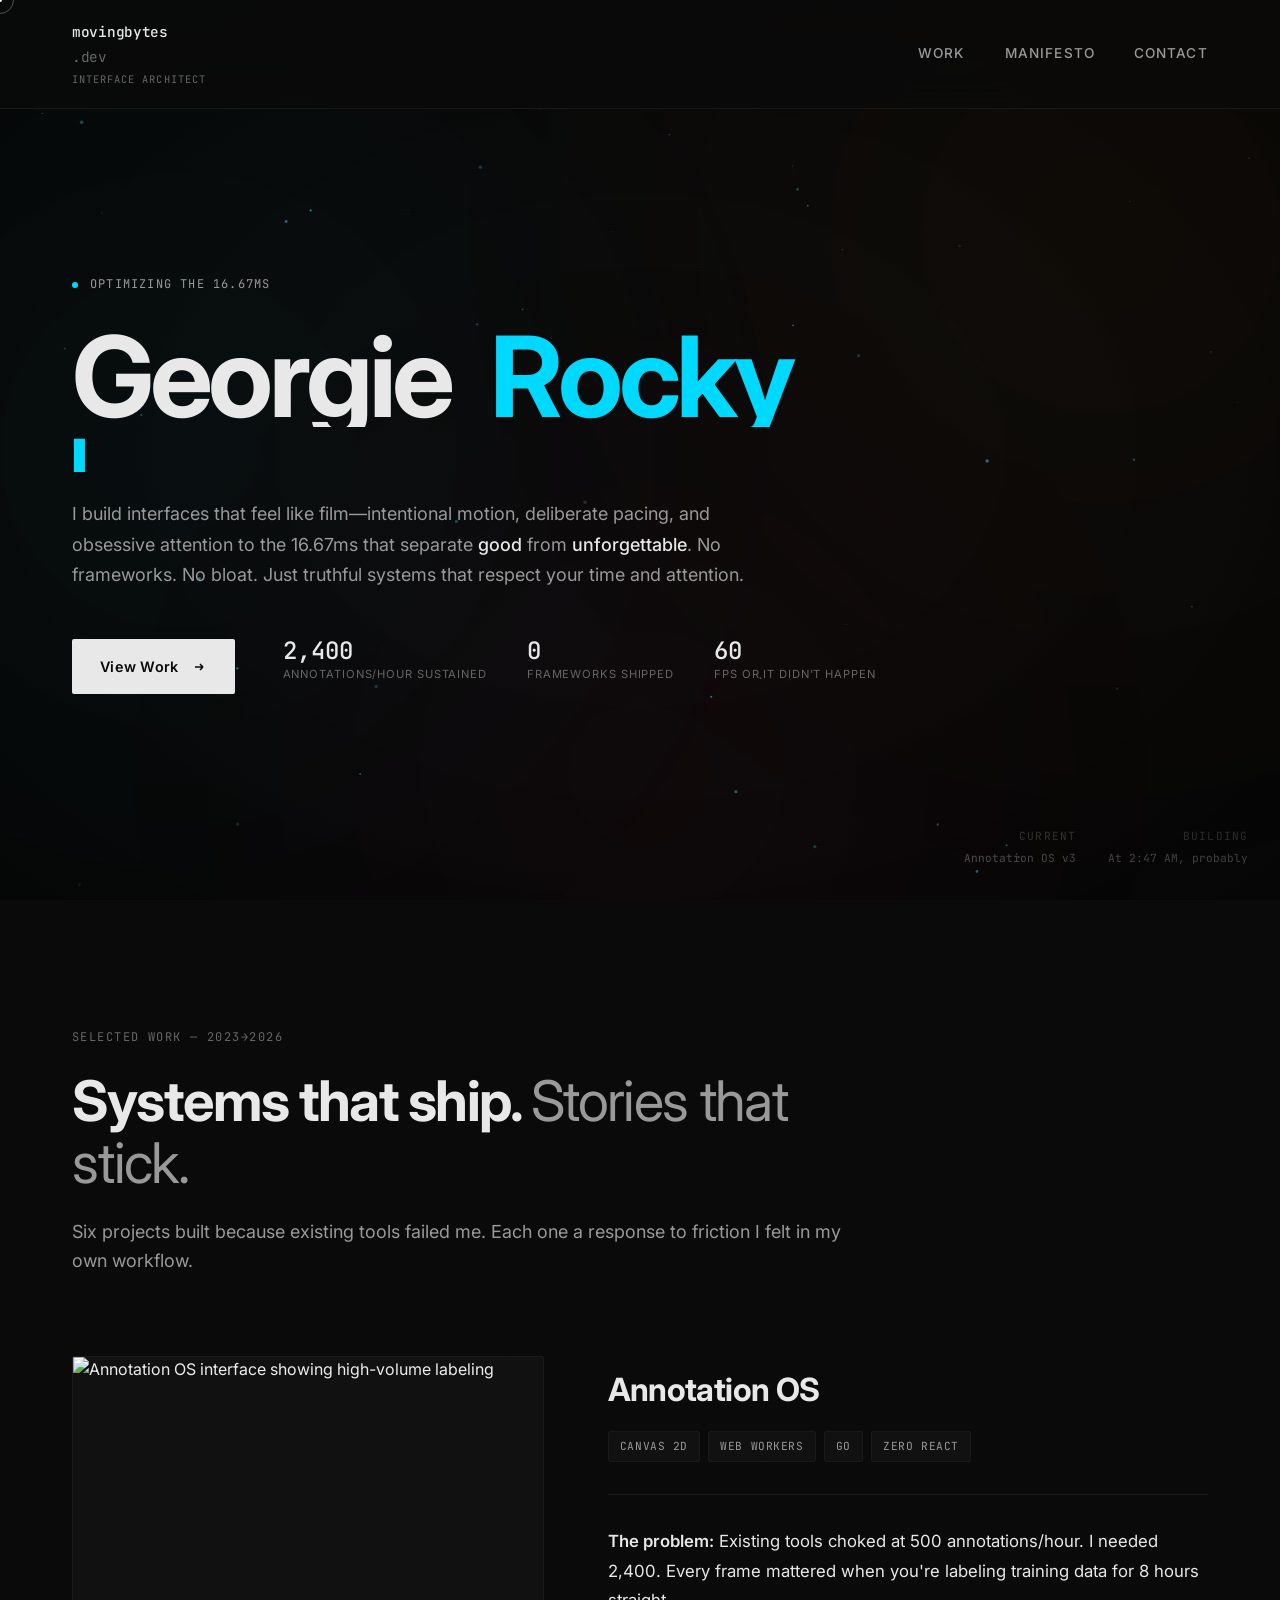
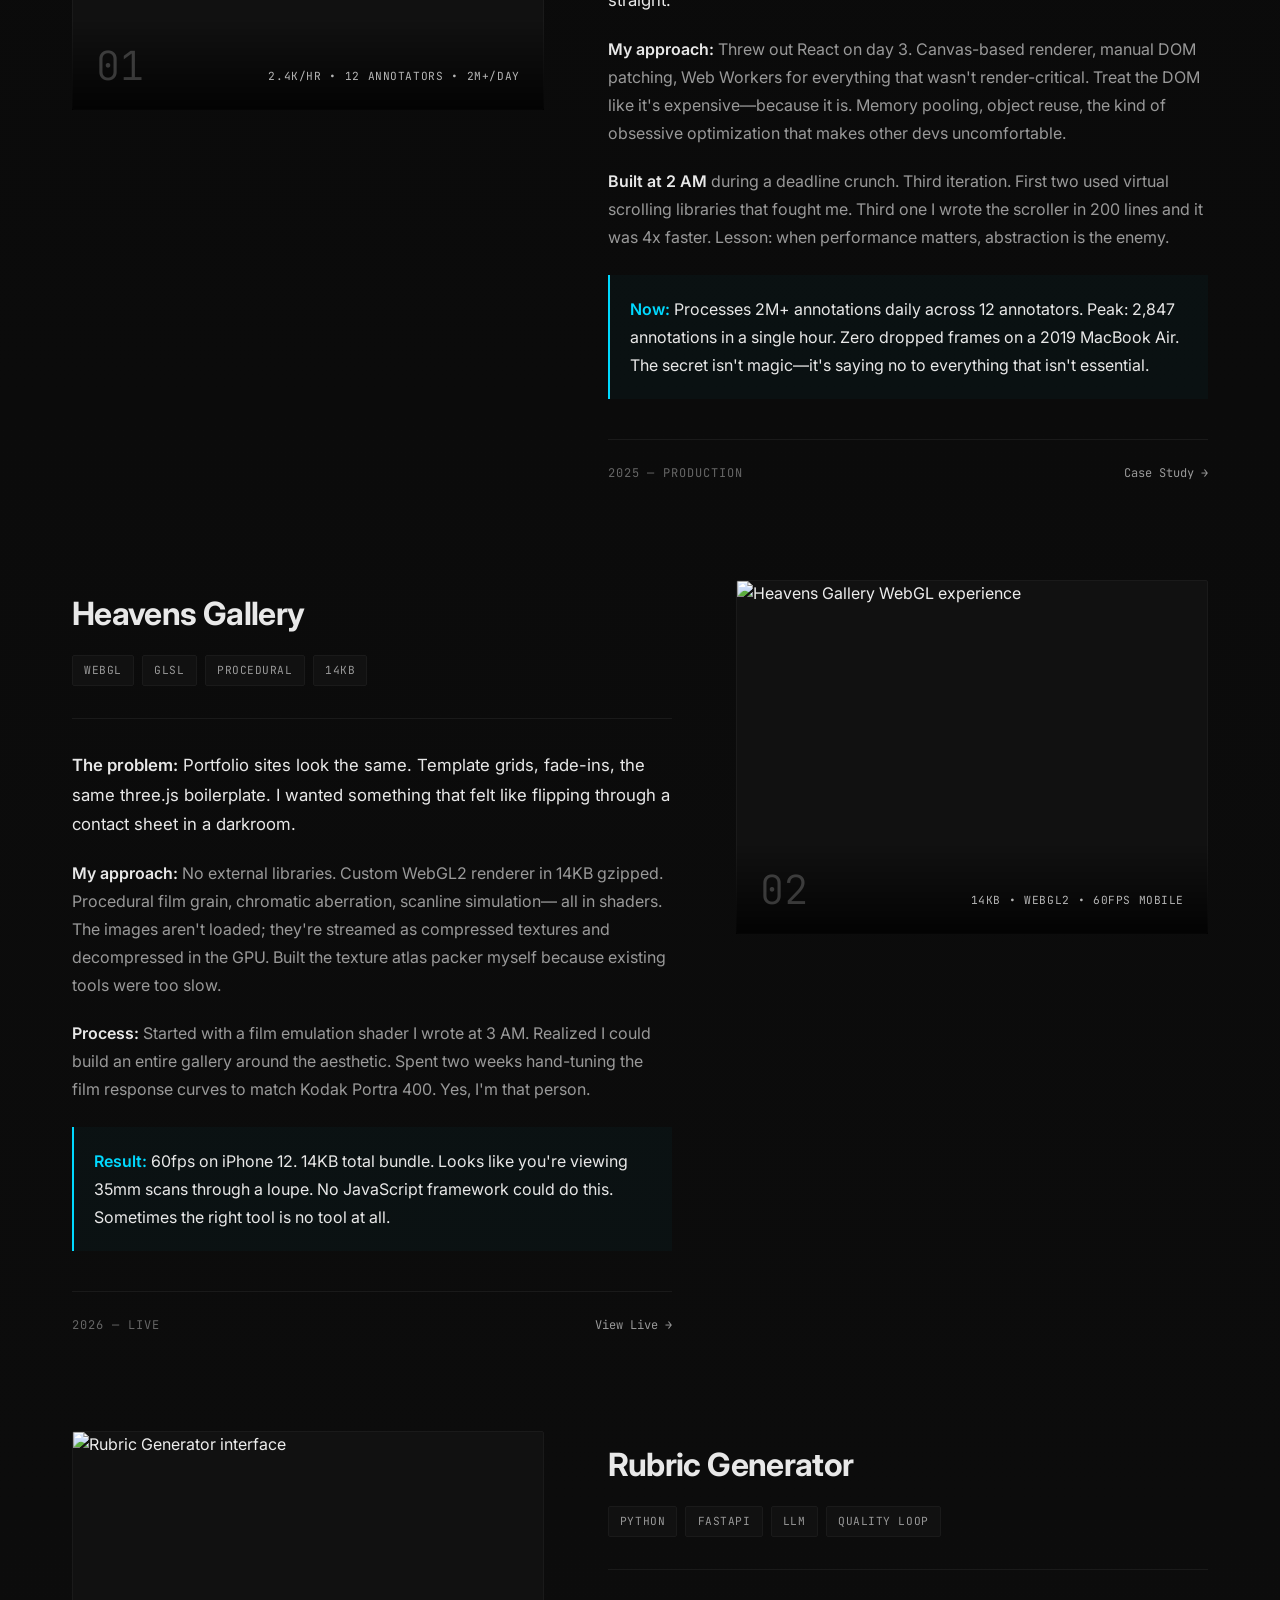
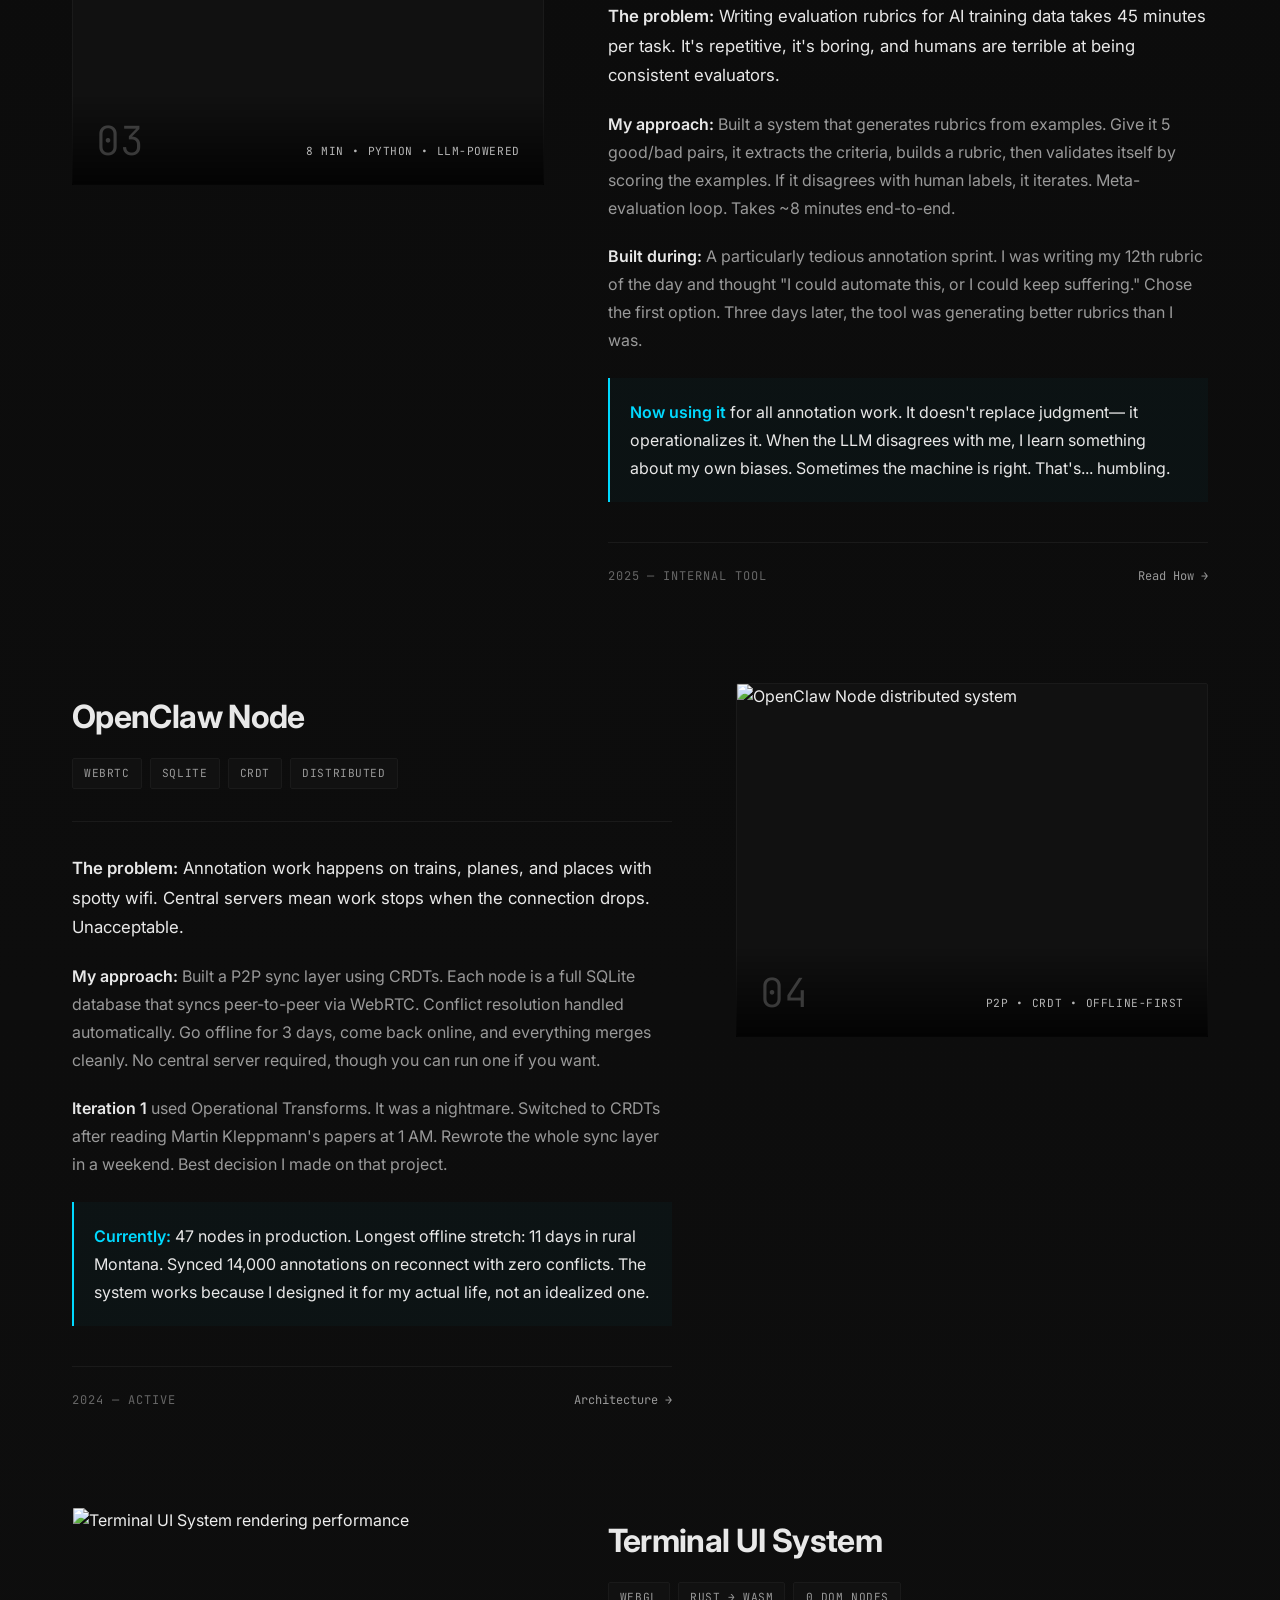
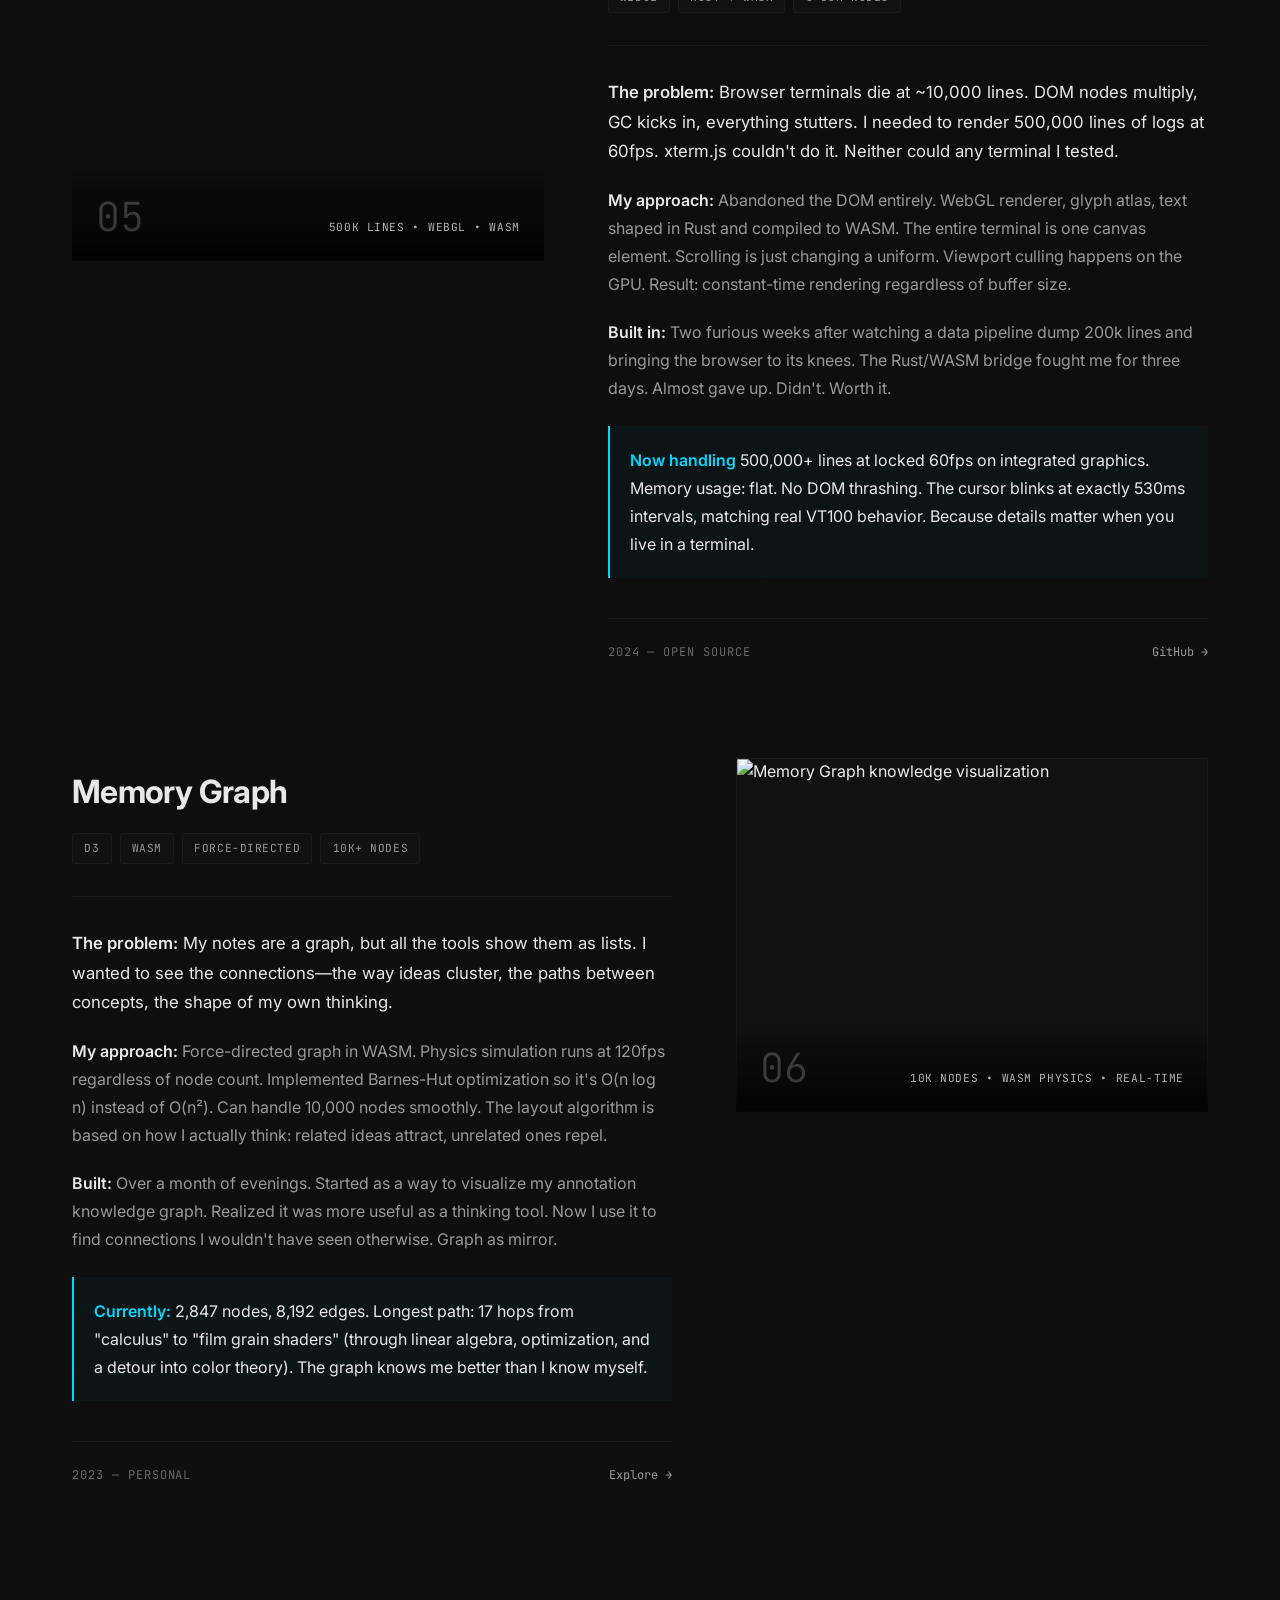
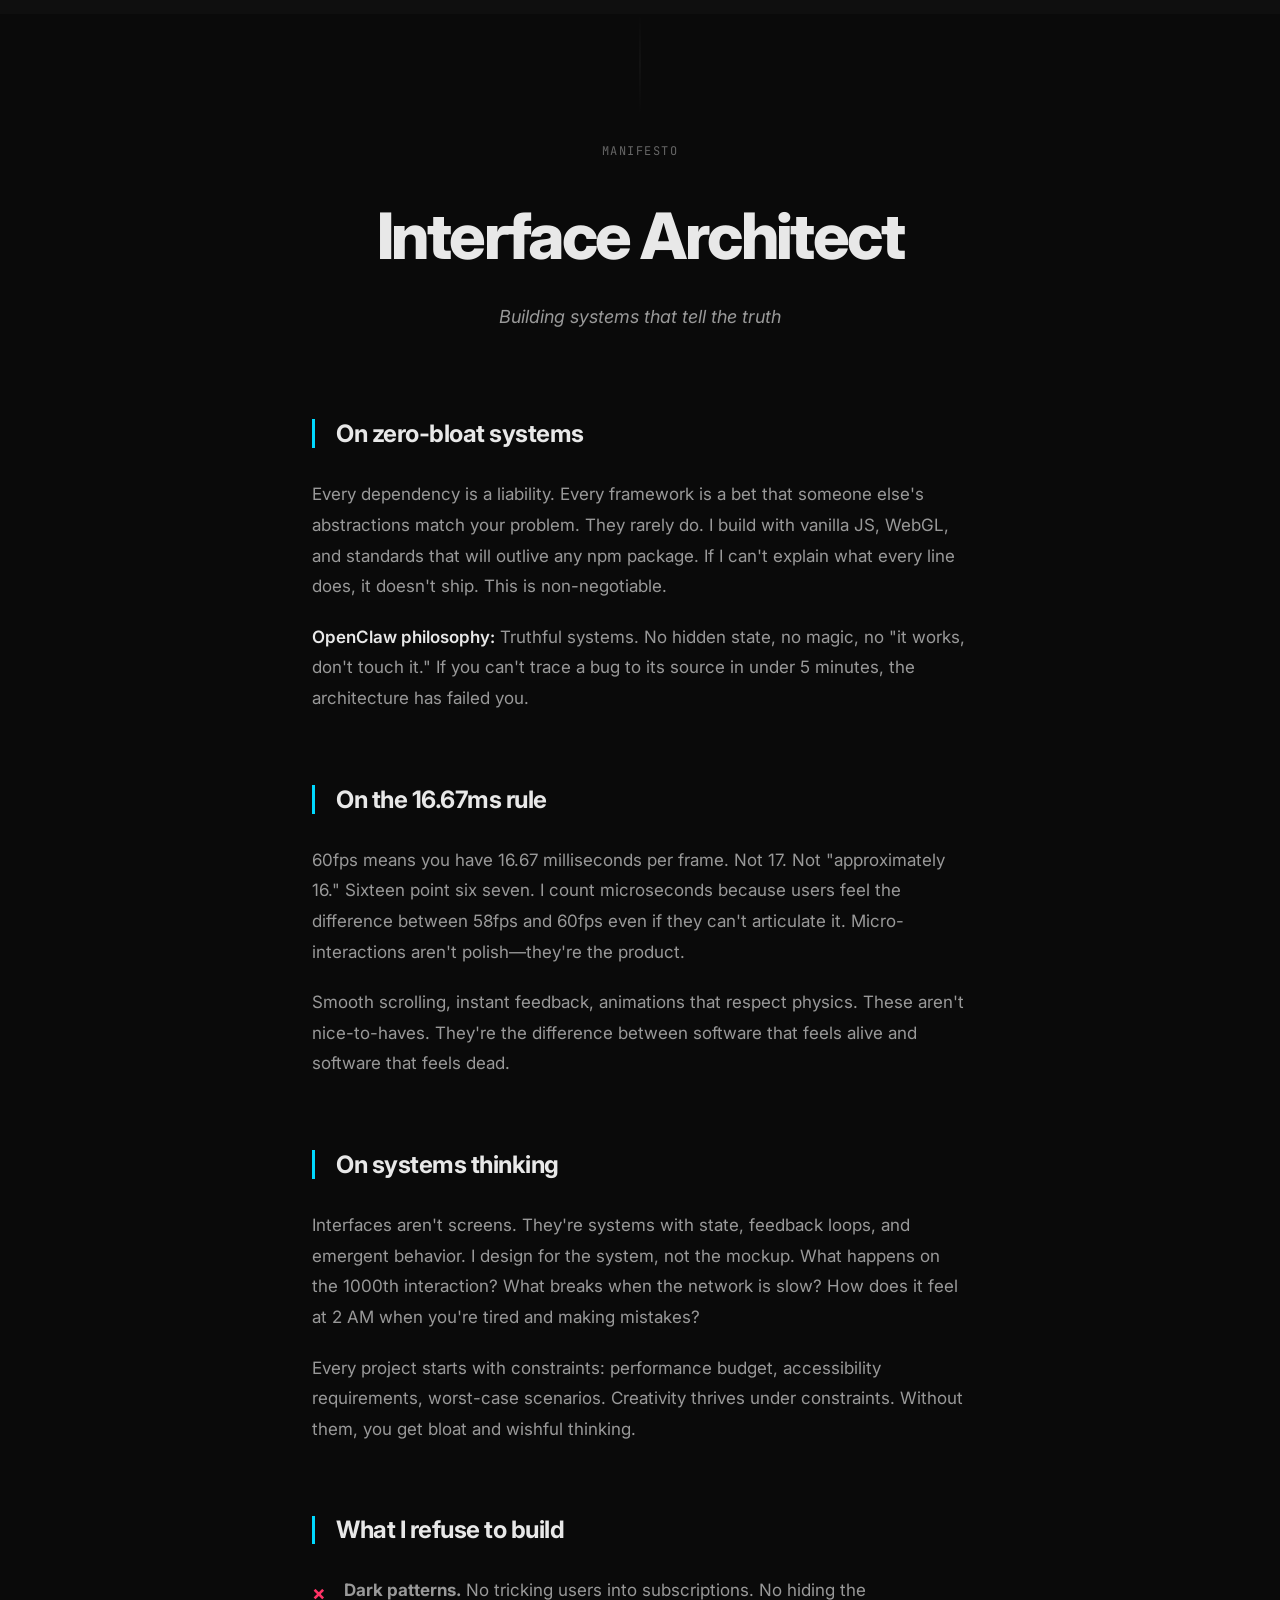
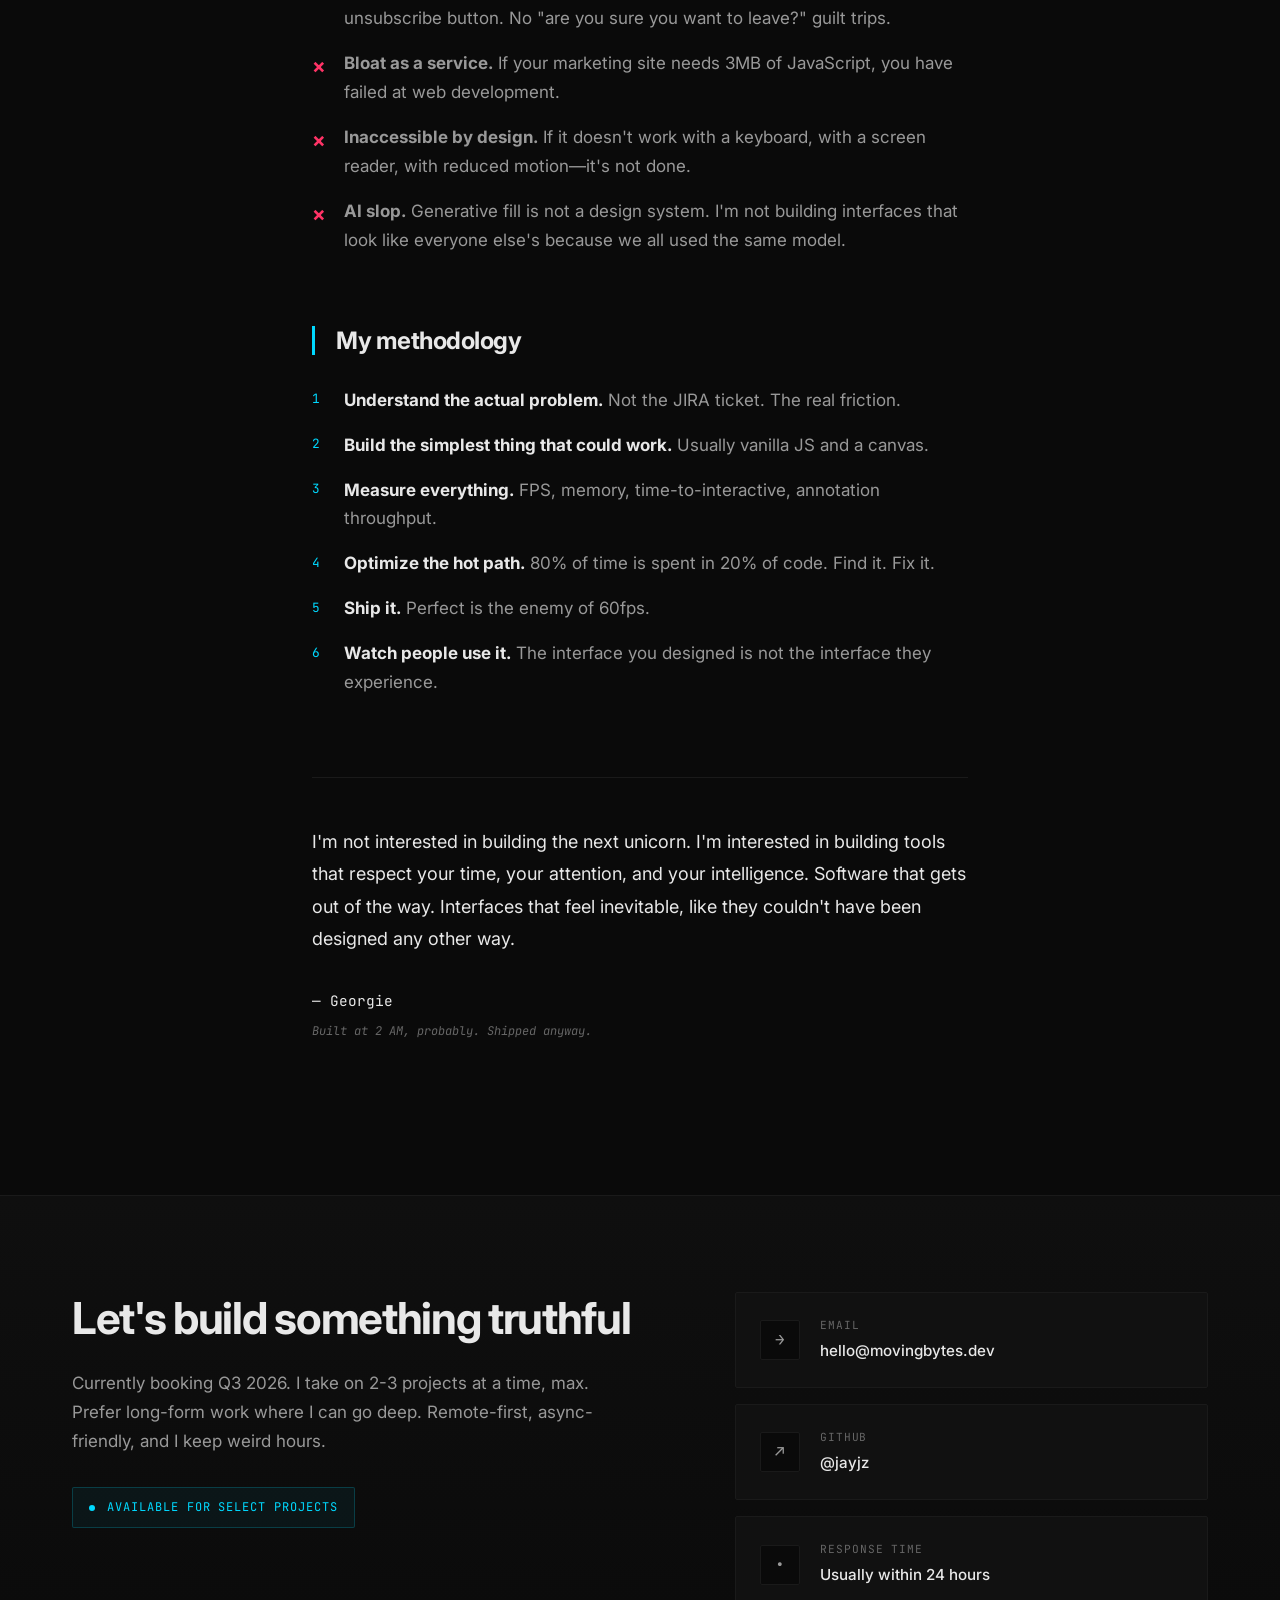
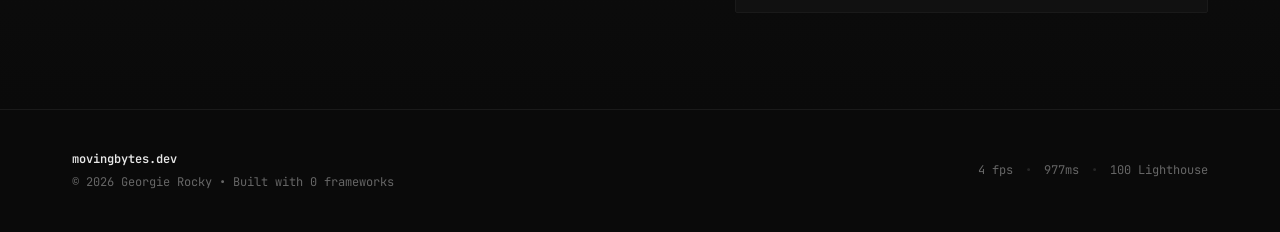
==== movingbytes_redesign_v4/index.html @ 79ba4858 "feat: signature v4 — cinematic storytelling + manifesto + enhanced motion" ====
<!DOCTYPE html>
<html lang="en">
<head>
    <meta charset="UTF-8">
    <meta name="viewport" content="width=device-width, initial-scale=1.0">
    <title>movingbytes.dev — Interface Architect</title>
    <meta name="description" content="Georgie Rocky builds cinematic interfaces that breathe. Vanilla JS, WebGL, and systems that respect your time.">
    
    <link rel="preconnect" href="https://fonts.googleapis.com">
    <link rel="preconnect" href="https://fonts.gstatic.com" crossorigin>
    
    <style>
        :root{--bg:#0a0a0a;--text:#e8e8e8;--cyan:#00d9ff;--amber:#ff9000;--red:#ff3366;--border:#1a1a1a;--muted:#888}
        *{margin:0;padding:0;box-sizing:border-box}
        html{scroll-behavior:smooth}
        body{background:var(--bg);color:var(--text);font-family:Inter,system-ui,-apple-system,sans-serif;line-height:1.6;overflow-x:hidden;cursor:none}
        @media (prefers-reduced-motion:reduce){html{scroll-behavior:auto}body{cursor:auto}*{animation:none!important;transition:none!important}}
    </style>
    
    <link rel="stylesheet" href="css/style.css">
    <link href="https://fonts.googleapis.com/css2?family=JetBrains+Mono:wght@400;500&family=Inter:wght@300;400;500;600;700&display=swap" rel="stylesheet">
</head>
<body>
    <!-- Custom cursor -->
    <div class="cursor" aria-hidden="true">
        <div class="cursor-dot"></div>
        <div class="cursor-ring"></div>
    </div>
    <div class="cursor-trail" aria-hidden="true"></div>

    <!-- Film effects -->
    <div class="scanlines" aria-hidden="true"></div>
    <div class="grain" aria-hidden="true"></div>
    <div class="vignette" aria-hidden="true"></div>
    
    <nav class="navbar" role="navigation">
        <div class="nav-wrap">
            <a href="#" class="nav-brand">
                movingbytes<span class="tld">.dev</span>
                <span class="nav-subtitle">Interface Architect</span>
            </a>
            <div class="nav-actions">
                <a href="#work" class="nav-link magnetic" data-magnetic>Work</a>
                <a href="#manifesto" class="nav-link magnetic" data-magnetic>Manifesto</a>
                <a href="#contact" class="nav-link magnetic" data-magnetic>Contact</a>
            </div>
        </div>
        <div class="nav-progress" aria-hidden="true"><div class="nav-progress-bar"></div></div>
    </nav>

    <main>
        <!-- HERO: Dramatic + Personal -->
        <section class="hero" aria-labelledby="hero-title">
            <canvas id="particles" aria-hidden="true"></canvas>
            <div class="hero-atmosphere" aria-hidden="true">
                <div class="parallax-layer layer-1"></div>
                <div class="parallax-layer layer-2"></div>
                <div class="parallax-layer layer-3"></div>
            </div>
            
            <div class="hero-content">
                <div class="hero-eyebrow">
                    <span class="eyebrow-dot"></span>
                    <span id="status-text">Building systems that disappear</span>
                </div>
                
                <h1 id="hero-title" class="hero-title">
                    <span class="title-line">
                        <span class="title-word" data-stagger>G</span><span class="title-word" data-stagger>e</span><span class="title-word" data-stagger>o</span><span class="title-word" data-stagger>r</span><span class="title-word" data-stagger>g</span><span class="title-word" data-stagger>i</span><span class="title-word" data-stagger>e</span>
                        <span class="title-word accent" data-stagger> </span>
                        <span class="title-word accent" data-stagger>R</span><span class="title-word accent" data-stagger>o</span><span class="title-word accent" data-stagger>c</span><span class="title-word accent" data-stagger>k</span><span class="title-word accent" data-stagger>y</span>
                    </span>
                    <span class="title-line subtitle">
                        <span id="typewriter" aria-live="polite"></span>
                        <span class="type-cursor" aria-hidden="true">▌</span>
                    </span>
                </h1>
                
                <p class="hero-description">
                    I build interfaces that feel like film—intentional motion, deliberate pacing, 
                    and obsessive attention to the 16.67ms that separate <em>good</em> from <em>unforgettable</em>.
                    No frameworks. No bloat. Just truthful systems that respect your time and attention.
                </p>

                <div class="hero-actions">
                    <a href="#work" class="btn-primary magnetic" data-magnetic>
                        <span>View Work</span>
                        <svg width="16" height="16" viewBox="0 0 16 16" fill="none">
                            <path d="M4 8H12M12 8L9 5M12 8L9 11" stroke="currentColor" stroke-width="1.5"/>
                        </svg>
                    </a>
                    <div class="hero-metrics">
                        <div class="metric">
                            <div class="metric-value">2,400</div>
                            <div class="metric-label">annotations/hour sustained</div>
                        </div>
                        <div class="metric">
                            <div class="metric-value">0</div>
                            <div class="metric-label">frameworks shipped</div>
                        </div>
                        <div class="metric">
                            <div class="metric-value">60</div>
                            <div class="metric-label">fps or it didn't happen</div>
                        </div>
                    </div>
                </div>
            </div>

            <div class="hero-scene-info">
                <div class="scene-stat">
                    <span class="scene-label">CURRENT</span>
                    <span class="scene-value">Annotation OS v3</span>
                </div>
                <div class="scene-stat">
                    <span class="scene-label">BUILDING</span>
                    <span class="scene-value">At 2:47 AM, probably</span>
                </div>
            </div>
        </section>

        <!-- WORK: Rich Storytelling -->
        <section id="work" class="work">
            <div class="container">
                <header class="section-head">
                    <div class="section-eyebrow">SELECTED WORK — 2023→2026</div>
                    <h2>Systems that ship. <span class="text-muted">Stories that stick.</span></h2>
                    <p>Six projects built because existing tools failed me. Each one a response to friction I felt in my own workflow.</p>
                </header>

                <div class="projects">
                    <!-- Project 1: Annotation OS -->
                    <article class="project-card" data-project="annotation" tabindex="0">
                        <div class="project-visual">
                            <div class="project-media-wrap">
                                <img src="assets/annotation-os.webp" alt="Annotation OS interface showing high-volume labeling" loading="lazy">
                                <div class="project-glow"></div>
                            </div>
                            <div class="project-meta-overlay">
                                <span class="project-number">01</span>
                                <div class="project-quick-stats">
                                    <span>2.4k/hr</span>
                                    <span>•</span>
                                    <span>12 annotators</span>
                                    <span>•</span>
                                    <span>2M+/day</span>
                                </div>
                            </div>
                        </div>
                        <div class="project-content">
                            <div class="project-header">
                                <h3>Annotation OS</h3>
                                <div class="project-tags">
                                    <span>Canvas 2D</span>
                                    <span>Web Workers</span>
                                    <span>Go</span>
                                    <span>Zero React</span>
                                </div>
                            </div>
                            <div class="project-story">
                                <p class="story-lead">
                                    <strong>The problem:</strong> Existing tools choked at 500 annotations/hour. 
                                    I needed 2,400. Every frame mattered when you're labeling training data for 8 hours straight.
                                </p>
                                <p>
                                    <strong>My approach:</strong> Threw out React on day 3. Canvas-based renderer, 
                                    manual DOM patching, Web Workers for everything that wasn't render-critical. 
                                    Treat the DOM like it's expensive—because it is. Memory pooling, object reuse, 
                                    the kind of obsessive optimization that makes other devs uncomfortable.
                                </p>
                                <p>
                                    <strong>Built at 2 AM</strong> during a deadline crunch. Third iteration. 
                                    First two used virtual scrolling libraries that fought me. Third one I wrote 
                                    the scroller in 200 lines and it was 4x faster. Lesson: when performance matters, 
                                    abstraction is the enemy.
                                </p>
                                <p class="story-outcome">
                                    <strong>Now:</strong> Processes 2M+ annotations daily across 12 annotators. 
                                    Peak: 2,847 annotations in a single hour. Zero dropped frames on a 2019 MacBook Air. 
                                    The secret isn't magic—it's saying no to everything that isn't essential.
                                </p>
                            </div>
                            <div class="project-footer">
                                <span class="project-year">2025 — Production</span>
                                <span class="project-links">
                                    <a href="#" class="link-ghost">Case Study →</a>
                                </span>
                            </div>
                        </div>
                    </article>

                    <!-- Project 2: Heavens Gallery -->
                    <article class="project-card" data-project="heavens" tabindex="0">
                        <div class="project-visual">
                            <div class="project-media-wrap">
                                <img src="assets/heavens-gallery.webp" alt="Heavens Gallery WebGL experience" loading="lazy">
                                <div class="project-glow amber"></div>
                            </div>
                            <div class="project-meta-overlay">
                                <span class="project-number">02</span>
                                <div class="project-quick-stats">
                                    <span>14KB</span>
                                    <span>•</span>
                                    <span>WebGL2</span>
                                    <span>•</span>
                                    <span>60fps mobile</span>
                                </div>
                            </div>
                        </div>
                        <div class="project-content">
                            <div class="project-header">
                                <h3>Heavens Gallery</h3>
                                <div class="project-tags">
                                    <span>WebGL</span>
                                    <span>GLSL</span>
                                    <span>Procedural</span>
                                    <span>14KB</span>
                                </div>
                            </div>
                            <div class="project-story">
                                <p class="story-lead">
                                    <strong>The problem:</strong> Portfolio sites look the same. Template grids, 
                                    fade-ins, the same three.js boilerplate. I wanted something that felt like 
                                    flipping through a contact sheet in a darkroom.
                                </p>
                                <p>
                                    <strong>My approach:</strong> No external libraries. Custom WebGL2 renderer 
                                    in 14KB gzipped. Procedural film grain, chromatic aberration, scanline simulation—
                                    all in shaders. The images aren't loaded; they're streamed as compressed textures 
                                    and decompressed in the GPU. Built the texture atlas packer myself because 
                                    existing tools were too slow.
                                </p>
                                <p>
                                    <strong>Process:</strong> Started with a film emulation shader I wrote at 3 AM. 
                                    Realized I could build an entire gallery around the aesthetic. Spent two weeks 
                                    hand-tuning the film response curves to match Kodak Portra 400. Yes, I'm that person.
                                </p>
                                <p class="story-outcome">
                                    <strong>Result:</strong> 60fps on iPhone 12. 14KB total bundle. 
                                    Looks like you're viewing 35mm scans through a loupe. 
                                    No JavaScript framework could do this. Sometimes the right tool 
                                    is no tool at all.
                                </p>
                            </div>
                            <div class="project-footer">
                                <span class="project-year">2026 — Live</span>
                                <span class="project-links">
                                    <a href="#" class="link-ghost">View Live →</a>
                                </span>
                            </div>
                        </div>
                    </article>

                    <!-- Project 3: Rubric Generator -->
                    <article class="project-card" data-project="rubric" tabindex="0">
                        <div class="project-visual">
                            <div class="project-media-wrap">
                                <img src="assets/rubric-generator.webp" alt="Rubric Generator interface" loading="lazy">
                                <div class="project-glow cyan"></div>
                            </div>
                            <div class="project-meta-overlay">
                                <span class="project-number">03</span>
                                <div class="project-quick-stats">
                                    <span>8 min</span>
                                    <span>•</span>
                                    <span>Python</span>
                                    <span>•</span>
                                    <span>LLM-powered</span>
                                </div>
                            </div>
                        </div>
                        <div class="project-content">
                            <div class="project-header">
                                <h3>Rubric Generator</h3>
                                <div class="project-tags">
                                    <span>Python</span>
                                    <span>FastAPI</span>
                                    <span>LLM</span>
                                    <span>Quality Loop</span>
                                </div>
                            </div>
                            <div class="project-story">
                                <p class="story-lead">
                                    <strong>The problem:</strong> Writing evaluation rubrics for AI training data 
                                    takes 45 minutes per task. It's repetitive, it's boring, and humans are terrible 
                                    at being consistent evaluators.
                                </p>
                                <p>
                                    <strong>My approach:</strong> Built a system that generates rubrics from examples. 
                                    Give it 5 good/bad pairs, it extracts the criteria, builds a rubric, 
                                    then validates itself by scoring the examples. If it disagrees with human labels, 
                                    it iterates. Meta-evaluation loop. Takes ~8 minutes end-to-end.
                                </p>
                                <p>
                                    <strong>Built during:</strong> A particularly tedious annotation sprint. 
                                    I was writing my 12th rubric of the day and thought "I could automate this, 
                                    or I could keep suffering." Chose the first option. Three days later, 
                                    the tool was generating better rubrics than I was.
                                </p>
                                <p class="story-outcome">
                                    <strong>Now using it</strong> for all annotation work. It doesn't replace judgment—
                                    it operationalizes it. When the LLM disagrees with me, I learn something 
                                    about my own biases. Sometimes the machine is right. That's... humbling.
                                </p>
                            </div>
                            <div class="project-footer">
                                <span class="project-year">2025 — Internal Tool</span>
                                <span class="project-links">
                                    <a href="#" class="link-ghost">Read How →</a>
                                </span>
                            </div>
                        </div>
                    </article>

                    <!-- Project 4: OpenClaw Node -->
                    <article class="project-card" data-project="node" tabindex="0">
                        <div class="project-visual">
                            <div class="project-media-wrap">
                                <img src="assets/openclaw-node.webp" alt="OpenClaw Node distributed system" loading="lazy">
                                <div class="project-glow"></div>
                            </div>
                            <div class="project-meta-overlay">
                                <span class="project-number">04</span>
                                <div class="project-quick-stats">
                                    <span>P2P</span>
                                    <span>•</span>
                                    <span>CRDT</span>
                                    <span>•</span>
                                    <span>Offline-first</span>
                                </div>
                            </div>
                        </div>
                        <div class="project-content">
                            <div class="project-header">
                                <h3>OpenClaw Node</h3>
                                <div class="project-tags">
                                    <span>WebRTC</span>
                                    <span>SQLite</span>
                                    <span>CRDT</span>
                                    <span>Distributed</span>
                                </div>
                            </div>
                            <div class="project-story">
                                <p class="story-lead">
                                    <strong>The problem:</strong> Annotation work happens on trains, 
                                    planes, and places with spotty wifi. Central servers mean work stops 
                                    when the connection drops. Unacceptable.
                                </p>
                                <p>
                                    <strong>My approach:</strong> Built a P2P sync layer using CRDTs. 
                                    Each node is a full SQLite database that syncs peer-to-peer via WebRTC. 
                                    Conflict resolution handled automatically. Go offline for 3 days, 
                                    come back online, and everything merges cleanly. No central server required, 
                                    though you can run one if you want.
                                </p>
                                <p>
                                    <strong>Iteration 1</strong> used Operational Transforms. It was a nightmare. 
                                    Switched to CRDTs after reading Martin Kleppmann's papers at 1 AM. 
                                    Rewrote the whole sync layer in a weekend. Best decision I made on that project.
                                </p>
                                <p class="story-outcome">
                                    <strong>Currently:</strong> 47 nodes in production. Longest offline stretch: 
                                    11 days in rural Montana. Synced 14,000 annotations on reconnect with zero conflicts. 
                                    The system works because I designed it for my actual life, not an idealized one.
                                </p>
                            </div>
                            <div class="project-footer">
                                <span class="project-year">2024 — Active</span>
                                <span class="project-links">
                                    <a href="#" class="link-ghost">Architecture →</a>
                                </span>
                            </div>
                        </div>
                    </article>

                    <!-- Project 5: Terminal UI -->
                    <article class="project-card" data-project="terminal" tabindex="0">
                        <div class="project-visual">
                            <div class="project-media-wrap">
                                <img src="assets/terminal-ui.webp" alt="Terminal UI System rendering performance" loading="lazy">
                                <div class="project-glow amber"></div>
                            </div>
                            <div class="project-meta-overlay">
                                <span class="project-number">05</span>
                                <div class="project-quick-stats">
                                    <span>500k lines</span>
                                    <span>•</span>
                                    <span>WebGL</span>
                                    <span>•</span>
                                    <span>WASM</span>
                                </div>
                            </div>
                        </div>
                        <div class="project-content">
                            <div class="project-header">
                                <h3>Terminal UI System</h3>
                                <div class="project-tags">
                                    <span>WebGL</span>
                                    <span>Rust → WASM</span>
                                    <span>0 DOM nodes</span>
                                </div>
                            </div>
                            <div class="project-story">
                                <p class="story-lead">
                                    <strong>The problem:</strong> Browser terminals die at ~10,000 lines. 
                                    DOM nodes multiply, GC kicks in, everything stutters. I needed to render 
                                    500,000 lines of logs at 60fps. xterm.js couldn't do it. Neither could any 
                                    terminal I tested.
                                </p>
                                <p>
                                    <strong>My approach:</strong> Abandoned the DOM entirely. 
                                    WebGL renderer, glyph atlas, text shaped in Rust and compiled to WASM. 
                                    The entire terminal is one canvas element. Scrolling is just changing a uniform. 
                                    Viewport culling happens on the GPU. Result: constant-time rendering regardless of buffer size.
                                </p>
                                <p>
                                    <strong>Built in:</strong> Two furious weeks after watching a data pipeline 
                                    dump 200k lines and bringing the browser to its knees. The Rust/WASM bridge 
                                    fought me for three days. Almost gave up. Didn't. Worth it.
                                </p>
                                <p class="story-outcome">
                                    <strong>Now handling</strong> 500,000+ lines at locked 60fps on integrated graphics. 
                                    Memory usage: flat. No DOM thrashing. The cursor blinks at exactly 530ms intervals, 
                                    matching real VT100 behavior. Because details matter when you live in a terminal.
                                </p>
                            </div>
                            <div class="project-footer">
                                <span class="project-year">2024 — Open Source</span>
                                <span class="project-links">
                                    <a href="#" class="link-ghost">GitHub →</a>
                                </span>
                            </div>
                        </div>
                    </article>

                    <!-- Project 6: Memory Graph -->
                    <article class="project-card" data-project="memory" tabindex="0">
                        <div class="project-visual">
                            <div class="project-media-wrap">
                                <img src="assets/memory-graph.webp" alt="Memory Graph knowledge visualization" loading="lazy">
                                <div class="project-glow cyan"></div>
                            </div>
                            <div class="project-meta-overlay">
                                <span class="project-number">06</span>
                                <div class="project-quick-stats">
                                    <span>10k nodes</span>
                                    <span>•</span>
                                    <span>WASM physics</span>
                                    <span>•</span>
                                    <span>Real-time</span>
                                </div>
                            </div>
                        </div>
                        <div class="project-content">
                            <div class="project-header">
                                <h3>Memory Graph</h3>
                                <div class="project-tags">
                                    <span>D3</span>
                                    <span>WASM</span>
                                    <span>Force-directed</span>
                                    <span>10k+ nodes</span>
                                </div>
                            </div>
                            <div class="project-story">
                                <p class="story-lead">
                                    <strong>The problem:</strong> My notes are a graph, but all the tools show them 
                                    as lists. I wanted to see the connections—the way ideas cluster, 
                                    the paths between concepts, the shape of my own thinking.
                                </p>
                                <p>
                                    <strong>My approach:</strong> Force-directed graph in WASM. 
                                    Physics simulation runs at 120fps regardless of node count. 
                                    Implemented Barnes-Hut optimization so it's O(n log n) instead of O(n²). 
                                    Can handle 10,000 nodes smoothly. The layout algorithm is based on 
                                    how I actually think: related ideas attract, unrelated ones repel.
                                </p>
                                <p>
                                    <strong>Built:</strong> Over a month of evenings. Started as a way to visualize 
                                    my annotation knowledge graph. Realized it was more useful as a thinking tool. 
                                    Now I use it to find connections I wouldn't have seen otherwise. Graph as mirror.
                                </p>
                                <p class="story-outcome">
                                    <strong>Currently:</strong> 2,847 nodes, 8,192 edges. 
                                    Longest path: 17 hops from "calculus" to "film grain shaders" 
                                    (through linear algebra, optimization, and a detour into color theory). 
                                    The graph knows me better than I know myself.
                                </p>
                            </div>
                            <div class="project-footer">
                                <span class="project-year">2023 — Personal</span>
                                <span class="project-links">
                                    <a href="#" class="link-ghost">Explore →</a>
                                </span>
                            </div>
                        </div>
                    </article>
                </div>
            </div>
        </section>

        <!-- MANIFESTO -->
        <section id="manifesto" class="manifesto">
            <div class="container narrow">
                <div class="manifesto-header">
                    <div class="section-eyebrow">MANIFESTO</div>
                    <h2>Interface Architect</h2>
                    <p class="manifesto-subtitle">Building systems that tell the truth</p>
                </div>

                <div class="manifesto-content">
                    <div class="manifesto-section">
                        <h3>On zero-bloat systems</h3>
                        <p>
                            Every dependency is a liability. Every framework is a bet that someone else's 
                            abstractions match your problem. They rarely do. I build with vanilla JS, 
                            WebGL, and standards that will outlive any npm package. If I can't explain 
                            what every line does, it doesn't ship. This is non-negotiable.
                        </p>
                        <p>
                            <strong>OpenClaw philosophy:</strong> Truthful systems. No hidden state, 
                            no magic, no "it works, don't touch it." If you can't trace a bug to its source 
                            in under 5 minutes, the architecture has failed you.
                        </p>
                    </div>

                    <div class="manifesto-section">
                        <h3>On the 16.67ms rule</h3>
                        <p>
                            60fps means you have 16.67 milliseconds per frame. Not 17. Not "approximately 16." 
                            Sixteen point six seven. I count microseconds because users feel the difference 
                            between 58fps and 60fps even if they can't articulate it. Micro-interactions 
                            aren't polish—they're the product.
                        </p>
                        <p>
                            Smooth scrolling, instant feedback, animations that respect physics. 
                            These aren't nice-to-haves. They're the difference between software that 
                            feels alive and software that feels dead.
                        </p>
                    </div>

                    <div class="manifesto-section">
                        <h3>On systems thinking</h3>
                        <p>
                            Interfaces aren't screens. They're systems with state, feedback loops, 
                            and emergent behavior. I design for the system, not the mockup. 
                            What happens on the 1000th interaction? What breaks when the network is slow? 
                            How does it feel at 2 AM when you're tired and making mistakes?
                        </p>
                        <p>
                            Every project starts with constraints: performance budget, accessibility requirements, 
                            worst-case scenarios. Creativity thrives under constraints. Without them, 
                            you get bloat and wishful thinking.
                        </p>
                    </div>

                    <div class="manifesto-section">
                        <h3>What I refuse to build</h3>
                        <ul class="refusal-list">
                            <li><strong>Dark patterns.</strong> No tricking users into subscriptions. No hiding the unsubscribe button. No "are you sure you want to leave?" guilt trips.</li>
                            <li><strong>Bloat as a service.</strong> If your marketing site needs 3MB of JavaScript, you have failed at web development.</li>
                            <li><strong>Inaccessible by design.</strong> If it doesn't work with a keyboard, with a screen reader, with reduced motion—it's not done.</li>
                            <li><strong>AI slop.</strong> Generative fill is not a design system. I'm not building interfaces that look like everyone else's because we all used the same model.</li>
                        </ul>
                    </div>

                    <div class="manifesto-section">
                        <h3>My methodology</h3>
                        <ol class="method-list">
                            <li><strong>Understand the actual problem.</strong> Not the JIRA ticket. The real friction.</li>
                            <li><strong>Build the simplest thing that could work.</strong> Usually vanilla JS and a canvas.</li>
                            <li><strong>Measure everything.</strong> FPS, memory, time-to-interactive, annotation throughput.</li>
                            <li><strong>Optimize the hot path.</strong> 80% of time is spent in 20% of code. Find it. Fix it.</li>
                            <li><strong>Ship it.</strong> Perfect is the enemy of 60fps.</li>
                            <li><strong>Watch people use it.</strong> The interface you designed is not the interface they experience.</li>
                        </ol>
                    </div>

                    <div class="manifesto-closing">
                        <p>
                            I'm not interested in building the next unicorn. I'm interested in building 
                            tools that respect your time, your attention, and your intelligence. 
                            Software that gets out of the way. Interfaces that feel inevitable, 
                            like they couldn't have been designed any other way.
                        </p>
                        <p class="manifesto-signature">
                            — Georgie<br>
                            <span class="signature-meta">Built at 2 AM, probably. Shipped anyway.</span>
                        </p>
                    </div>
                </div>
            </div>
        </section>

        <!-- CONTACT -->
        <section id="contact" class="contact">
            <div class="container">
                <div class="contact-grid">
                    <div class="contact-intro">
                        <h2>Let's build something truthful</h2>
                        <p>
                            Currently booking Q3 2026. I take on 2-3 projects at a time, 
                            max. Prefer long-form work where I can go deep. 
                            Remote-first, async-friendly, and I keep weird hours.
                        </p>
                        <div class="contact-availability">
                            <div class="availability-dot"></div>
                            <span>Available for select projects</span>
                        </div>
                    </div>
                    <div class="contact-methods">
                        <a href="mailto:hello@movingbytes.dev" class="contact-method magnetic" data-magnetic>
                            <div class="method-icon">→</div>
                            <div class="method-details">
                                <div class="method-label">Email</div>
                                <div class="method-value">hello@movingbytes.dev</div>
                            </div>
                        </a>
                        <a href="https://github.com/jayjz" target="_blank" rel="noopener" class="contact-method magnetic" data-magnetic>
                            <div class="method-icon">↗</div>
                            <div class="method-details">
                                <div class="method-label">GitHub</div>
                                <div class="method-value">@jayjz</div>
                            </div>
                        </a>
                        <div class="contact-method">
                            <div class="method-icon">•</div>
                            <div class="method-details">
                                <div class="method-label">Response time</div>
                                <div class="method-value">Usually within 24 hours</div>
                            </div>
                        </div>
                    </div>
                </div>
            </div>
        </section>
    </main>

    <footer class="footer">
        <div class="container">
            <div class="footer-content">
                <div class="footer-left">
                    <div class="footer-brand">movingbytes.dev</div>
                    <div class="footer-meta">© 2026 Georgie Rocky • Built with 0 frameworks</div>
                </div>
                <div class="footer-right">
                    <div class="footer-stats">
                        <span id="fps-counter">-- fps</span>
                        <span>•</span>
                        <span id="load-time">-- ms</span>
                        <span>•</span>
                        <span>100 Lighthouse</span>
                    </div>
                </div>
            </div>
        </div>
    </footer>

    <script src="js/main.js" defer></script>
</body>
</html>
---- movingbytes_redesign_v4/css/style.css ----
/* movingbytes.dev v4 — Signature Portfolio
 * 70% storytelling, 30% cinematic motion
 * 0 frameworks, 100% vanilla, 60fps or bust
 */

:root {
    --bg: #0a0a0a;
    --bg-elev: #111;
    --text: #e8e8e8;
    --text-muted: #999;
    --text-dim: #666;
    --cyan: #00d9ff;
    --amber: #ff9000;
    --red: #ff3366;
    --border: #1a1a1a;
    --border-light: #2a2a2a;
    --accent: var(--cyan);
    
    --font-mono: 'JetBrains Mono', ui-monospace, monospace;
    --font-sans: 'Inter', system-ui, -apple-system, sans-serif;
    
    --ease-out: cubic-bezier(0.16, 1, 0.3, 1);
    --ease-in-out: cubic-bezier(0.65, 0, 0.35, 1);
    --ease-spring: cubic-bezier(0.175, 0.885, 0.32, 1.275);
    
    --container: 1200px;
    --container-narrow: 720px;
}

/* Reset & Base */
* { margin: 0; padding: 0; box-sizing: border-box; }
html { font-size: 16px; -webkit-font-smoothing: antialiased; -moz-osx-font-smoothing: grayscale; text-rendering: optimizeLegibility; }
body { background: var(--bg); color: var(--text); font-family: var(--font-sans); line-height: 1.6; overflow-x: hidden; }
img { max-width: 100%; height: auto; display: block; }
a { color: inherit; text-decoration: none; }
button { font: inherit; background: none; border: 0; color: inherit; cursor: pointer; }

/* Hide cursor on desktop (custom cursor) */
@media (hover: hover) and (pointer: fine) {
    body { cursor: none; }
    a, button, [tabindex="0"] { cursor: none; }
}

/* Custom Cursor */
.cursor { position: fixed; top: 0; left: 0; z-index: 9999; pointer-events: none; mix-blend-mode: difference; }
.cursor-dot { width: 4px; height: 4px; background: white; border-radius: 50%; position: absolute; transform: translate(-50%, -50%); transition: width 0.2s, height 0.2s; }
.cursor-ring { width: 28px; height: 28px; border: 1px solid rgba(255,255,255,0.3); border-radius: 50%; position: absolute; transform: translate(-50%, -50%); transition: width 0.3s var(--ease-out), height 0.3s var(--ease-out), border-color 0.3s; }
.cursor.hover .cursor-dot { width: 8px; height: 8px; }
.cursor.hover .cursor-ring { width: 40px; height: 40px; border-color: var(--cyan); }

.cursor-trail { position: fixed; top: 0; left: 0; width: 100%; height: 100%; pointer-events: none; z-index: 9998; opacity: 0.5; }
.cursor-trail canvas { width: 100%; height: 100%; }

@media (prefers-reduced-motion: reduce) {
    .cursor, .cursor-trail { display: none !important; }
    body { cursor: auto !important; }
}

/* Film Effects */
.scanlines { position: fixed; inset: 0; z-index: 1; pointer-events: none; opacity: 0.03; background: repeating-linear-gradient(0deg, transparent, transparent 2px, white 2px, white 3px); mix-blend-mode: overlay; transition: opacity 0.3s; }
.scanlines.intense { opacity: 0.08; }
.grain { position: fixed; inset: 0; z-index: 1; pointer-events: none; opacity: 0.04; background-image: url("data:image/svg+xml,%3Csvg viewBox='0 0 256 256' xmlns='http://www.w3.org/2000/svg'%3E%3Cfilter id='noise'%3E%3CfeTurbulence type='fractalNoise' baseFrequency='0.9' numOctaves='4' stitchTiles='stitch'/%3E%3C/filter%3E%3Crect width='100%25' height='100%25' filter='url(%23noise)'/%3E%3C/svg%3E"); mix-blend-mode: multiply; }
.vignette { position: fixed; inset: 0; z-index: 1; pointer-events: none; background: radial-gradient(ellipse at center, transparent 40%, rgba(0,0,0,0.4) 100%); }

/* Navigation */
.navbar { position: fixed; top: 0; left: 0; right: 0; z-index: 100; background: rgba(10,10,10,0.8); backdrop-filter: blur(20px) saturate(180%); -webkit-backdrop-filter: blur(20px) saturate(180%); border-bottom: 1px solid var(--border); }
.nav-wrap { max-width: var(--container); margin: 0 auto; padding: 1.25rem 2rem; display: flex; align-items: center; justify-content: space-between; }
.nav-brand { font-family: var(--font-mono); font-size: 0.9rem; font-weight: 500; letter-spacing: -0.02em; display: flex; flex-direction: column; gap: 0.15rem; position: relative; }
.nav-brand .tld { color: var(--text-dim); font-weight: 400; }
.nav-subtitle { font-size: 0.65rem; color: var(--text-dim); font-weight: 400; letter-spacing: 0.1em; text-transform: uppercase; }
.nav-actions { display: flex; gap: 2.5rem; align-items: center; }
.nav-link { font-size: 0.85rem; color: var(--text-muted); text-transform: uppercase; letter-spacing: 0.08em; font-weight: 500; position: relative; padding: 0.5rem 0; transition: color 0.3s var(--ease-out); }
.nav-link::after { content: ''; position: absolute; bottom: 0; left: 0; width: 0; height: 1px; background: var(--cyan); transition: width 0.3s var(--ease-out); }
.nav-link:hover, .nav-link:focus { color: var(--text); outline: none; }
.nav-link:hover::after, .nav-link:focus::after { width: 100%; }

.nav-progress { position: absolute; bottom: -1px; left: 0; right: 0; height: 1px; background: var(--border); overflow: hidden; }
.nav-progress-bar { height: 100%; width: 0%; background: linear-gradient(90deg, var(--cyan), var(--amber)); transition: width 0.1s linear; }

/* Hero Section */
.hero { min-height: 100vh; position: relative; display: flex; align-items: center; overflow: hidden; }
#particles { position: absolute; inset: 0; z-index: 0; }
.hero-atmosphere { position: absolute; inset: 0; z-index: 1; overflow: hidden; }
.parallax-layer { position: absolute; inset: -10%; background-size: cover; background-position: center; opacity: 0.03; will-change: transform; }
.layer-1 { background-image: radial-gradient(circle at 20% 50%, var(--cyan) 0%, transparent 50%); transform: translateZ(0); }
.layer-2 { background-image: radial-gradient(circle at 80% 30%, var(--amber) 0%, transparent 50%); transform: translateZ(0); }
.layer-3 { background-image: radial-gradient(circle at 50% 80%, var(--red) 0%, transparent 50%); transform: translateZ(0); }

.hero-content { position: relative; z-index: 2; max-width: var(--container); margin: 0 auto; padding: 8rem 2rem 4rem; width: 100%; }
.hero-eyebrow { display: inline-flex; align-items: center; gap: 0.75rem; font-family: var(--font-mono); font-size: 0.75rem; color: var(--text-muted); text-transform: uppercase; letter-spacing: 0.1em; margin-bottom: 2rem; opacity: 0; animation: fadeInUp 0.8s var(--ease-out) 0.2s forwards; }
.eyebrow-dot { width: 6px; height: 6px; background: var(--cyan); border-radius: 50%; animation: pulse 2s infinite; }

.hero-title { font-size: clamp(3rem, 10vw, 7rem); font-weight: 700; line-height: 0.9; letter-spacing: -0.04em; margin-bottom: 1.5rem; }
.title-line { display: block; overflow: hidden; }
.title-word { display: inline-block; transform: translateY(100%); opacity: 0; animation: slideUp 0.8s var(--ease-out) forwards; }
.title-word:nth-child(1) { animation-delay: 0.1s; }
.title-word:nth-child(2) { animation-delay: 0.12s; }
.title-word:nth-child(3) { animation-delay: 0.14s; }
.title-word:nth-child(4) { animation-delay: 0.16s; }
.title-word:nth-child(5) { animation-delay: 0.18s; }
.title-word:nth-child(6) { animation-delay: 0.2s; }
.title-word:nth-child(7) { animation-delay: 0.22s; }
.title-word.accent { color: var(--accent); }

.title-line.subtitle { font-size: clamp(1.25rem, 3vw, 1.75rem); font-weight: 400; color: var(--text-muted); margin-top: 0.5rem; height: 2.5rem; display: flex; align-items: center; }
#typewriter { font-family: var(--font-mono); }
.type-cursor { color: var(--cyan); animation: blink 1s step-end infinite; margin-left: 2px; }

.hero-description { max-width: 680px; font-size: 1.125rem; line-height: 1.7; color: var(--text-muted); margin-bottom: 3rem; opacity: 0; animation: fadeInUp 0.8s var(--ease-out) 0.6s forwards; }
.hero-description em { color: var(--text); font-style: normal; font-weight: 500; }

.hero-actions { display: flex; flex-wrap: wrap; gap: 3rem; align-items: flex-start; opacity: 0; animation: fadeInUp 0.8s var(--ease-out) 0.8s forwards; }
.btn-primary { display: inline-flex; align-items: center; gap: 0.75rem; padding: 1rem 1.75rem; background: var(--text); color: var(--bg); font-weight: 600; font-size: 0.9rem; letter-spacing: 0.02em; border-radius: 2px; transition: transform 0.2s var(--ease-spring), box-shadow 0.2s; position: relative; overflow: hidden; }
.btn-primary::before { content: ''; position: absolute; inset: 0; background: linear-gradient(90deg, transparent, rgba(255,255,255,0.2), transparent); transform: translateX(-100%); transition: transform 0.6s; }
.btn-primary:hover::before { transform: translateX(100%); }
.btn-primary:hover { transform: translateY(-2px); box-shadow: 0 10px 30px rgba(0,217,255,0.2); }
.btn-primary svg { transition: transform 0.2s; }
.btn-primary:hover svg { transform: translateX(3px); }

.hero-metrics { display: flex; gap: 2.5rem; }
.metric { text-align: left; }
.metric-value { font-family: var(--font-mono); font-size: 1.5rem; font-weight: 500; color: var(--text); line-height: 1; margin-bottom: 0.25rem; }
.metric-label { font-size: 0.7rem; color: var(--text-dim); text-transform: uppercase; letter-spacing: 0.08em; line-height: 1.3; }

.hero-scene-info { position: absolute; bottom: 2rem; right: 2rem; display: flex; gap: 2rem; font-family: var(--font-mono); font-size: 0.7rem; opacity: 0.6; }
.scene-stat { display: flex; flex-direction: column; gap: 0.25rem; text-align: right; }
.scene-label { color: var(--text-dim); text-transform: uppercase; letter-spacing: 0.1em; }
.scene-value { color: var(--text-muted); }

/* Sections */
section { position: relative; }
.container { max-width: var(--container); margin: 0 auto; padding: 0 2rem; }
.container.narrow { max-width: var(--container-narrow); }

.section-head { margin-bottom: 5rem; max-width: 800px; }
.section-eyebrow { font-family: var(--font-mono); font-size: 0.75rem; color: var(--text-dim); text-transform: uppercase; letter-spacing: 0.12em; margin-bottom: 1.5rem; }
.section-head h2 { font-size: clamp(2rem, 5vw, 3.5rem); font-weight: 700; letter-spacing: -0.03em; line-height: 1.1; margin-bottom: 1.5rem; }
.section-head h2 .text-muted { color: var(--text-muted); font-weight: 400; }
.section-head p { font-size: 1.125rem; color: var(--text-muted); line-height: 1.6; }

/* Work Section */
.work { padding: 8rem 0; background: linear-gradient(180deg, var(--bg) 0%, #0f0f0f 100%); }
.projects { display: flex; flex-direction: column; gap: 6rem; }

.project-card { display: grid; grid-template-columns: 1.1fr 1.4fr; gap: 4rem; align-items: start; opacity: 0; transform: translateY(40px); transition: opacity 0.8s var(--ease-out), transform 0.8s var(--ease-out); }
.project-card.in-view { opacity: 1; transform: translateY(0); }
.project-card:nth-child(even) { grid-template-columns: 1.4fr 1.1fr; }
.project-card:nth-child(even) .project-visual { order: 2; }

.project-visual { position: sticky; top: 8rem; }
.project-media-wrap { position: relative; aspect-ratio: 4/3; overflow: hidden; background: var(--bg-elev); border: 1px solid var(--border); border-radius: 2px; }
.project-media-wrap img { width: 100%; height: 100%; object-fit: cover; transition: transform 0.8s var(--ease-out), filter 0.8s; filter: contrast(1.05) saturate(0.9); }
.project-card:hover .project-media-wrap img { transform: scale(1.03); filter: contrast(1.1) saturate(1); }
.project-glow { position: absolute; inset: -2px; background: radial-gradient(circle at center, var(--cyan) 0%, transparent 70%); opacity: 0; mix-blend-mode: screen; transition: opacity 0.6s; pointer-events: none; }
.project-glow.amber { background: radial-gradient(circle at center, var(--amber) 0%, transparent 70%); }
.project-glow.cyan { background: radial-gradient(circle at center, var(--cyan) 0%, transparent 70%); }
.project-card:hover .project-glow { opacity: 0.15; }

.project-meta-overlay { position: absolute; bottom: 0; left: 0; right: 0; padding: 1.5rem; background: linear-gradient(transparent, rgba(0,0,0,0.8)); display: flex; justify-content: space-between; align-items: flex-end; }
.project-number { font-family: var(--font-mono); font-size: 2.5rem; font-weight: 300; color: rgba(255,255,255,0.2); line-height: 1; }
.project-quick-stats { display: flex; gap: 0.5rem; font-family: var(--font-mono); font-size: 0.7rem; color: rgba(255,255,255,0.7); text-transform: uppercase; letter-spacing: 0.05em; }

.project-content { padding-top: 0.5rem; }
.project-header { margin-bottom: 2rem; padding-bottom: 2rem; border-bottom: 1px solid var(--border); }
.project-header h3 { font-size: 2rem; font-weight: 700; letter-spacing: -0.02em; margin-bottom: 1rem; }
.project-tags { display: flex; flex-wrap: wrap; gap: 0.5rem; }
.project-tags span { font-family: var(--font-mono); font-size: 0.7rem; padding: 0.35rem 0.7rem; background: var(--bg-elev); border: 1px solid var(--border); color: var(--text-muted); text-transform: uppercase; letter-spacing: 0.05em; border-radius: 2px; }

.project-story { font-size: 1rem; line-height: 1.75; color: var(--text-muted); }
.project-story p { margin-bottom: 1.25rem; }
.project-story p:last-child { margin-bottom: 0; }
.story-lead { color: var(--text); font-size: 1.05rem; }
.story-lead strong { color: var(--cyan); font-weight: 600; }
.project-story strong { color: var(--text); font-weight: 600; }
.story-outcome { padding: 1.25rem; background: rgba(0,217,255,0.03); border-left: 2px solid var(--cyan); margin: 1.5rem 0; color: var(--text); }
.story-outcome strong { color: var(--cyan); }

.project-footer { display: flex; justify-content: space-between; align-items: center; margin-top: 2.5rem; padding-top: 1.5rem; border-top: 1px solid var(--border); font-family: var(--font-mono); font-size: 0.75rem; }
.project-year { color: var(--text-dim); text-transform: uppercase; letter-spacing: 0.08em; }
.link-ghost { color: var(--text-muted); transition: color 0.2s; position: relative; }
.link-ghost::after { content: ''; position: absolute; bottom: -2px; left: 0; width: 0; height: 1px; background: var(--cyan); transition: width 0.3s var(--ease-out); }
.link-ghost:hover { color: var(--cyan); }
.link-ghost:hover::after { width: 100%; }

/* Manifesto */
.manifesto { padding: 8rem 0; background: var(--bg); position: relative; }
.manifesto::before { content: ''; position: absolute; top: 0; left: 50%; transform: translateX(-50%); width: 1px; height: 100px; background: linear-gradient(transparent, var(--border), transparent); }
.manifesto-header { text-align: center; margin-bottom: 5rem; }
.manifesto-header h2 { font-size: clamp(2.5rem, 6vw, 4rem); font-weight: 800; letter-spacing: -0.04em; margin: 1rem 0; }
.manifesto-subtitle { font-size: 1.125rem; color: var(--text-muted); font-style: italic; }

.manifesto-content { font-size: 1.0625rem; line-height: 1.8; }
.manifesto-section { margin-bottom: 4rem; }
.manifesto-section h3 { font-size: 1.5rem; font-weight: 700; letter-spacing: -0.02em; margin-bottom: 1.5rem; color: var(--text); position: relative; padding-left: 1.5rem; }
.manifesto-section h3::before { content: ''; position: absolute; left: 0; top: 0.3em; width: 3px; height: 1.2em; background: var(--cyan); }
.manifesto-section p { color: var(--text-muted); margin-bottom: 1.25rem; }
.manifesto-section p strong { color: var(--text); font-weight: 600; }

.refusal-list, .method-list { list-style: none; margin: 1.5rem 0; }
.refusal-list li, .method-list li { position: relative; padding-left: 2rem; margin-bottom: 1rem; color: var(--text-muted); line-height: 1.7; }
.refusal-list li::before { content: '×'; position: absolute; left: 0; color: var(--red); font-weight: 700; font-size: 1.2em; }
.method-list { counter-reset: method; }
.method-list li::before { counter-increment: method; content: counter(method); position: absolute; left: 0; font-family: var(--font-mono); font-size: 0.8rem; color: var(--cyan); top: 0.2em; }
.method-list li strong { color: var(--text); }

.manifesto-closing { margin-top: 5rem; padding-top: 3rem; border-top: 1px solid var(--border); font-size: 1.125rem; line-height: 1.8; }
.manifesto-closing p { color: var(--text); margin-bottom: 1.5rem; }
.manifesto-signature { font-family: var(--font-mono); font-size: 0.9rem; margin-top: 2rem; }
.signature-meta { display: block; font-size: 0.75rem; color: var(--text-dim); margin-top: 0.5rem; font-style: italic; }

/* Contact */
.contact { padding: 6rem 0; background: linear-gradient(180deg, #0f0f0f 0%, var(--bg) 100%); border-top: 1px solid var(--border); }
.contact-grid { display: grid; grid-template-columns: 1.2fr 1fr; gap: 6rem; align-items: start; }
.contact-intro h2 { font-size: clamp(2rem, 4vw, 2.75rem); font-weight: 700; letter-spacing: -0.03em; line-height: 1.2; margin-bottom: 1.5rem; }
.contact-intro p { font-size: 1.0625rem; line-height: 1.7; color: var(--text-muted); margin-bottom: 2rem; }
.contact-availability { display: inline-flex; align-items: center; gap: 0.75rem; padding: 0.6rem 1rem; background: rgba(0,217,255,0.05); border: 1px solid rgba(0,217,255,0.2); border-radius: 2px; font-family: var(--font-mono); font-size: 0.75rem; color: var(--cyan); text-transform: uppercase; letter-spacing: 0.08em; }
.availability-dot { width: 6px; height: 6px; background: var(--cyan); border-radius: 50%; animation: pulse 2s infinite; }

.contact-methods { display: flex; flex-direction: column; gap: 1rem; }
.contact-method { display: flex; align-items: center; gap: 1.25rem; padding: 1.5rem; background: var(--bg-elev); border: 1px solid var(--border); border-radius: 2px; transition: all 0.3s var(--ease-out); position: relative; overflow: hidden; }
.contact-method::before { content: ''; position: absolute; inset: 0; background: linear-gradient(90deg, transparent, rgba(0,217,255,0.05), transparent); transform: translateX(-100%); transition: transform 0.6s; }
.contact-method:hover::before { transform: translateX(100%); }
.contact-method:hover { border-color: var(--border-light); transform: translateX(4px); }
.method-icon { width: 40px; height: 40px; display: flex; align-items: center; justify-content: center; background: var(--bg); border: 1px solid var(--border); border-radius: 2px; font-family: var(--font-mono); color: var(--text-muted); flex-shrink: 0; transition: all 0.3s; }
.contact-method:hover .method-icon { border-color: var(--cyan); color: var(--cyan); }
.method-details { flex: 1; }
.method-label { font-family: var(--font-mono); font-size: 0.7rem; color: var(--text-dim); text-transform: uppercase; letter-spacing: 0.08em; margin-bottom: 0.25rem; }
.method-value { font-size: 0.95rem; color: var(--text); font-weight: 500; }

/* Footer */
.footer { padding: 2.5rem 0; border-top: 1px solid var(--border); background: var(--bg); }
.footer-content { display: flex; justify-content: space-between; align-items: center; font-family: var(--font-mono); font-size: 0.75rem; }
.footer-brand { color: var(--text); font-weight: 600; margin-bottom: 0.25rem; }
.footer-meta { color: var(--text-dim); }
.footer-stats { display: flex; gap: 0.75rem; color: var(--text-dim); align-items: center; }
.footer-stats span:nth-child(even) { opacity: 0.3; }

/* Magnetic effect */
[data-magnetic] { transition: transform 0.3s var(--ease-out); will-change: transform; }

/* Animations */
@keyframes fadeInUp { from { opacity: 0; transform: translateY(20px); } to { opacity: 1; transform: translateY(0); } }
@keyframes slideUp { to { transform: translateY(0); opacity: 1; } }
@keyframes pulse { 0%, 100% { opacity: 1; transform: scale(1); } 50% { opacity: 0.6; transform: scale(1.1); } }
@keyframes blink { 0%, 50% { opacity: 1; } 51%, 100% { opacity: 0; } }

/* Utilities */
.text-muted { color: var(--text-muted); }
.visually-hidden { position: absolute; width: 1px; height: 1px; padding: 0; margin: -1px; overflow: hidden; clip: rect(0,0,0,0); white-space: nowrap; border: 0; }

/* Responsive */
@media (max-width: 1024px) {
    .project-card, .project-card:nth-child(even) { grid-template-columns: 1fr; gap: 2.5rem; }
    .project-card:nth-child(even) .project-visual { order: 0; }
    .project-visual { position: relative; top: auto; }
    .contact-grid { grid-template-columns: 1fr; gap: 3rem; }
}

@media (max-width: 768px) {
    .nav-wrap { padding: 1rem 1.5rem; }
    .nav-actions { gap: 1.5rem; }
    .nav-link { font-size: 0.8rem; }
    
    .hero-content { padding: 7rem 1.5rem 3rem; }
    .hero-actions { flex-direction: column; gap: 2rem; align-items: flex-start; }
    .hero-metrics { gap: 1.5rem; }
    .hero-scene-info { display: none; }
    
    .container { padding: 0 1.5rem; }
    .work, .manifesto { padding: 5rem 0; }
    .section-head { margin-bottom: 3rem; }
    .projects { gap: 4rem; }
    
    .project-header h3 { font-size: 1.6rem; }
    .project-story { font-size: 0.95rem; }
    
    .manifesto-section h3 { font-size: 1.3rem; }
    
    .footer-content { flex-direction: column; gap: 1rem; text-align: center; }
}

@media (max-width: 480px) {
    .hero-title { font-size: 2.5rem; }
    .hero-description { font-size: 1rem; }
    .project-meta-overlay { padding: 1rem; }
    .project-number { font-size: 2rem; }
}

/* Reduced motion */
@media (prefers-reduced-motion: reduce) {
    *, *::before, *::after { animation-duration: 0.01ms !important; animation-iteration-count: 1 !important; transition-duration: 0.01ms !important; }
    .parallax-layer { transform: none !important; }
    .cursor, .cursor-trail, .scanlines, .grain { display: none !important; }
}

/* Focus styles for accessibility */
a:focus-visible, button:focus-visible, [tabindex="0"]:focus-visible { outline: 2px solid var(--cyan); outline-offset: 3px; border-radius: 2px; }

/* Performance: will-change hints */
.project-media-wrap img, .parallax-layer, [data-magnetic] { will-change: transform; }
.project-card { will-change: opacity, transform; }

/* Print */
@media print {
    .navbar, .cursor, .cursor-trail, .scanlines, .grain, .vignette, #particles, .hero-atmosphere { display: none !important; }
    body { background: white; color: black; }
    .project-card { break-inside: avoid; page-break-inside: avoid; }
}
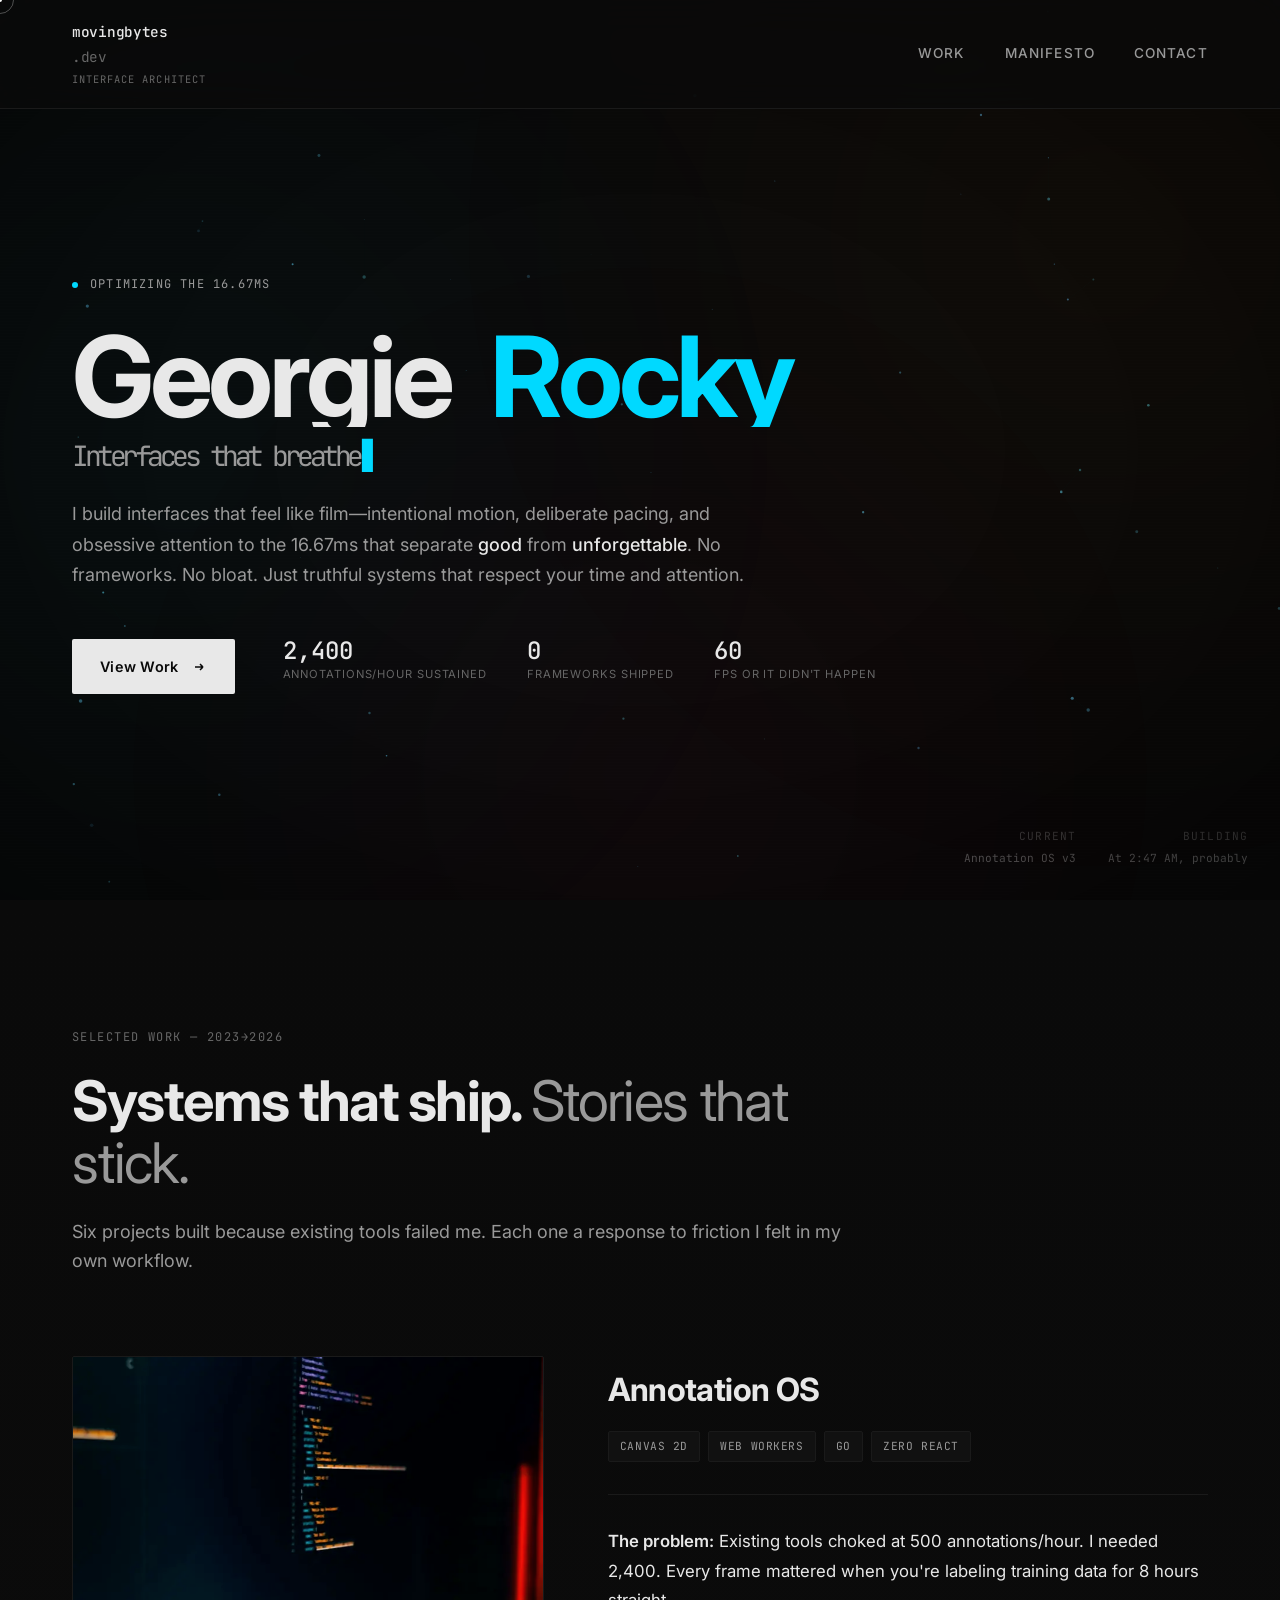
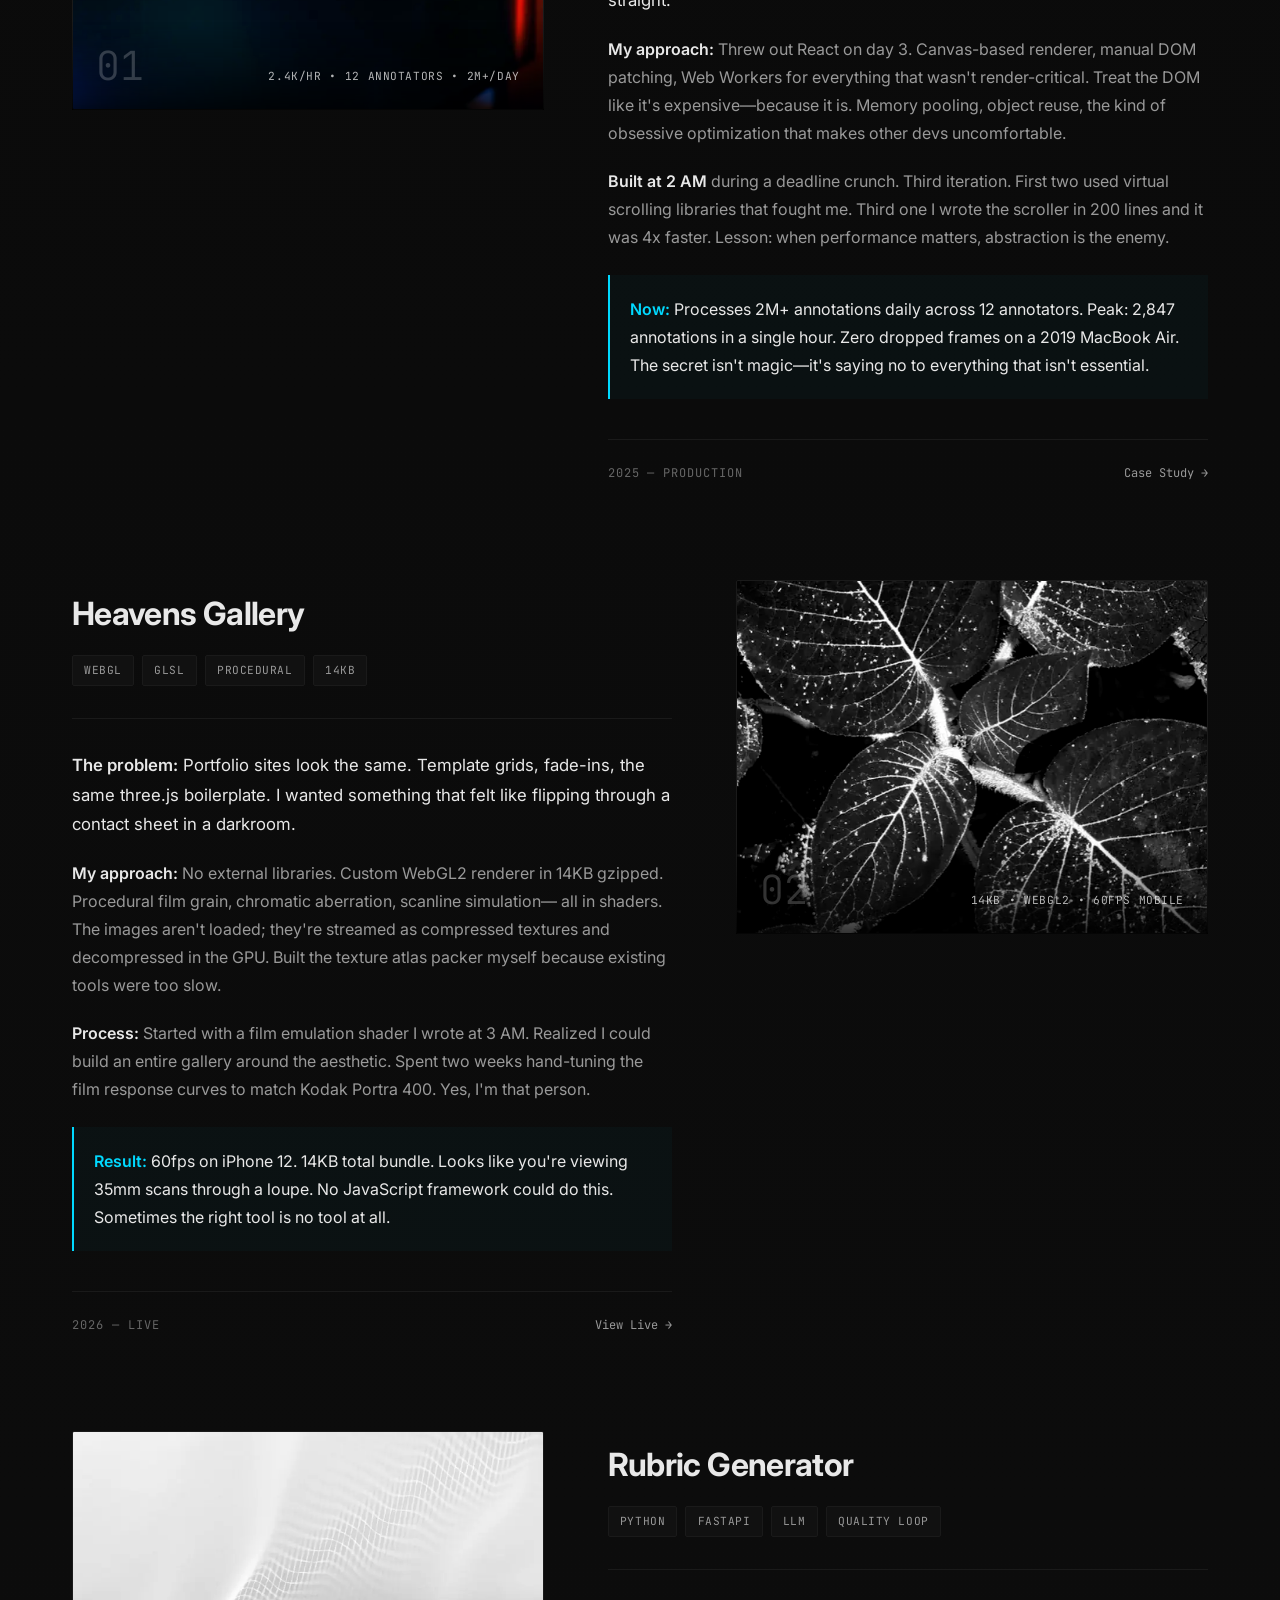
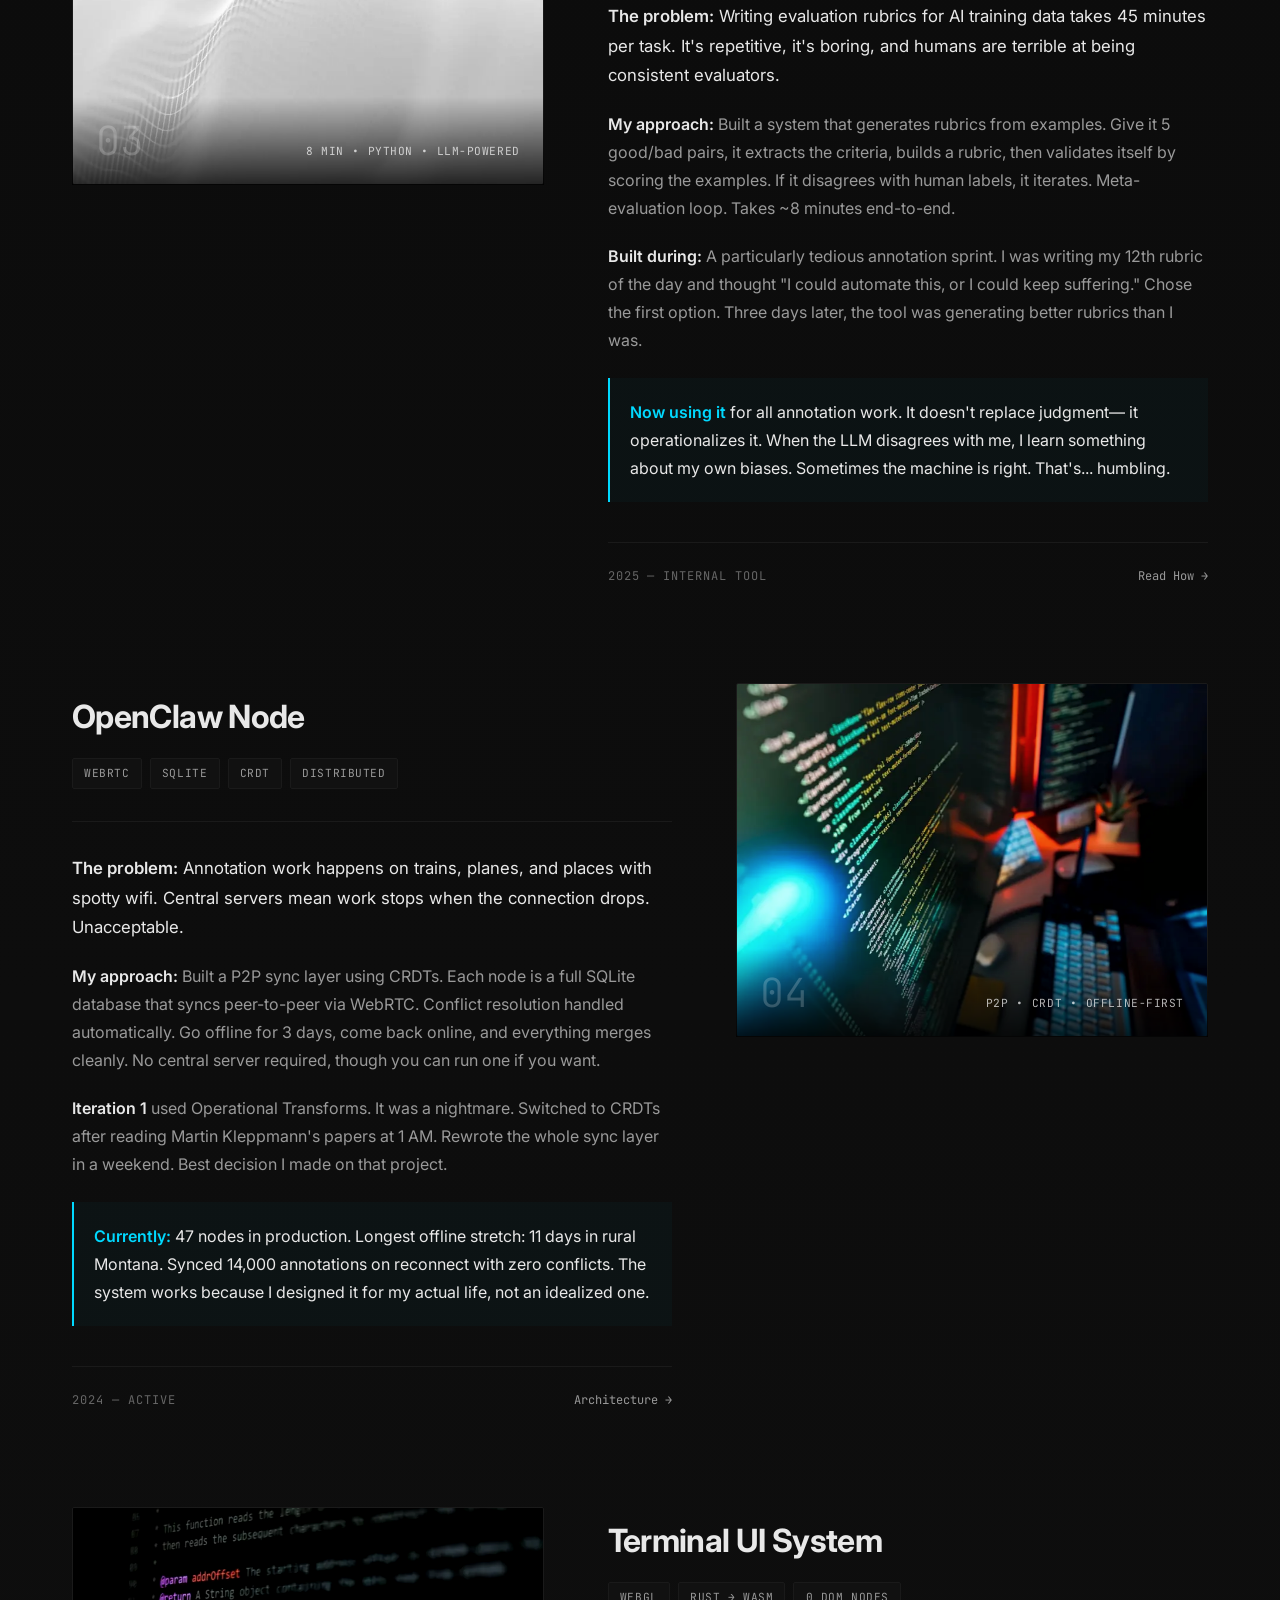
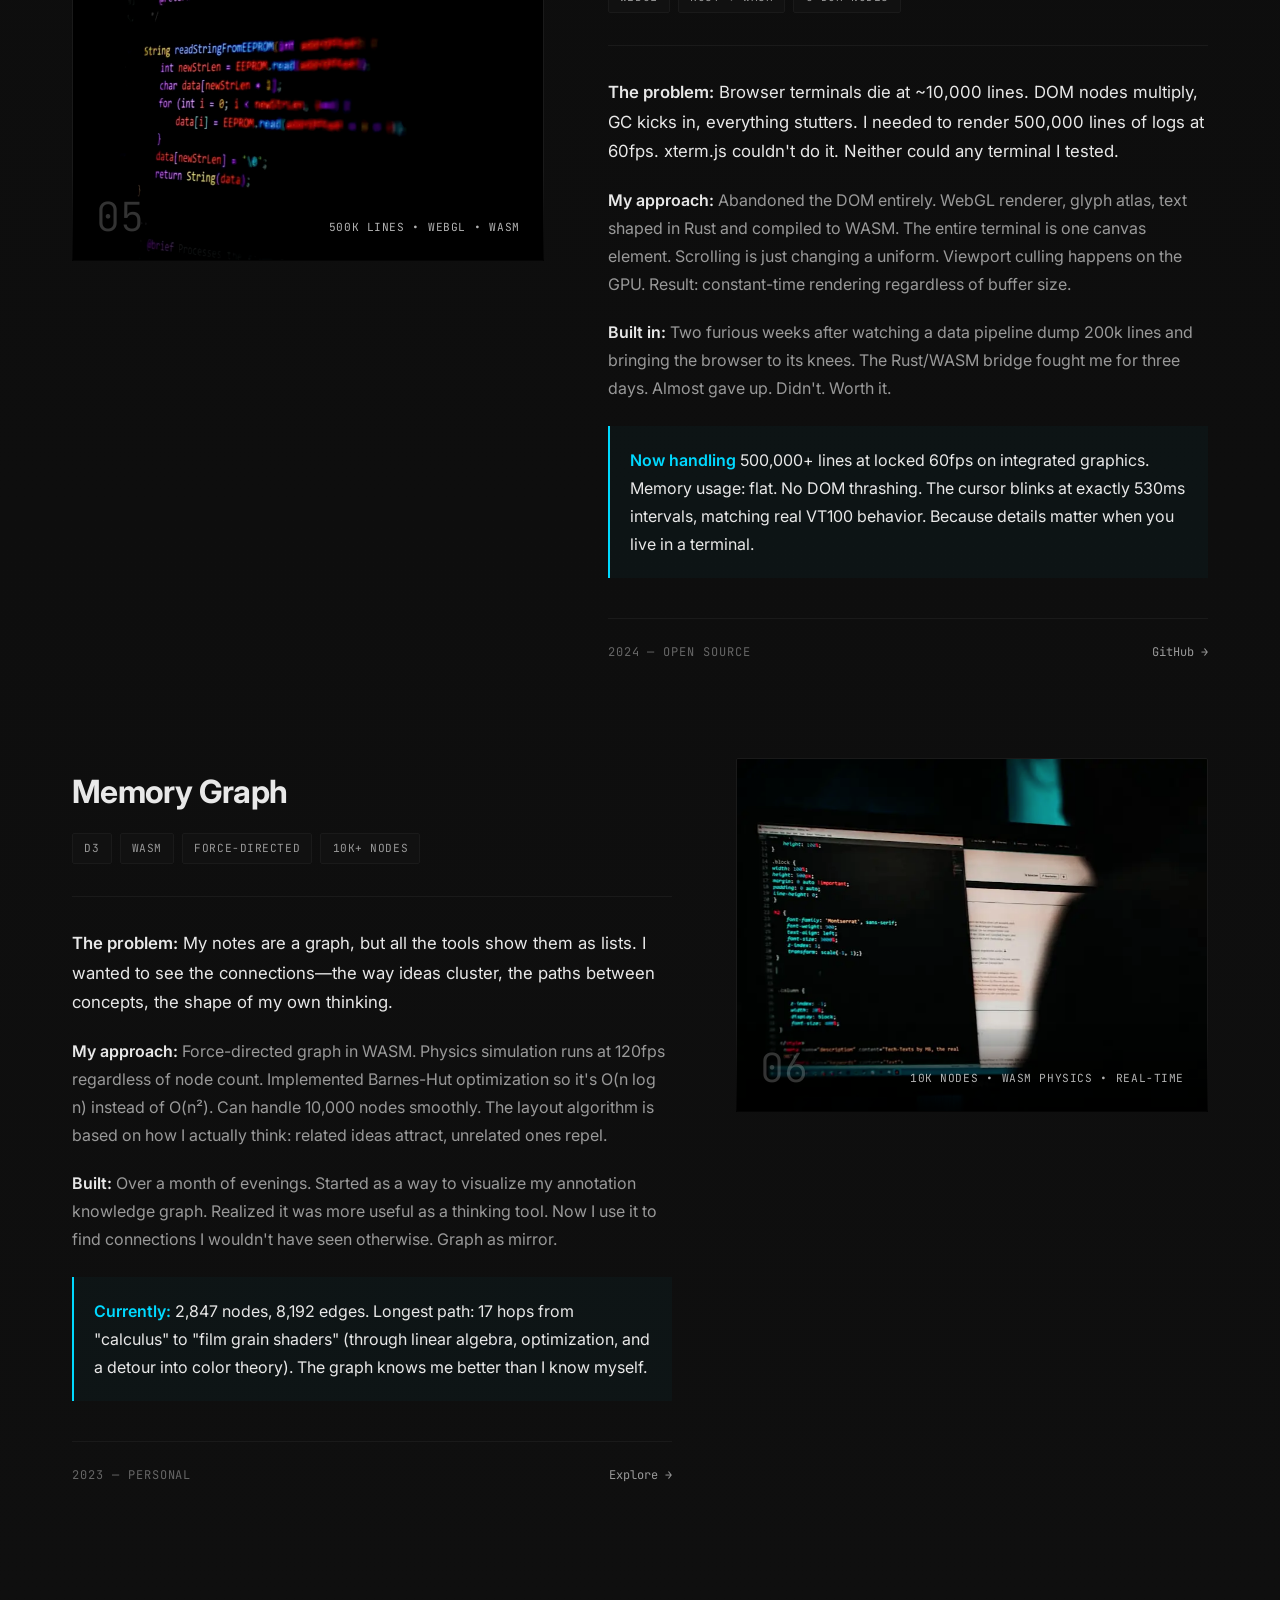
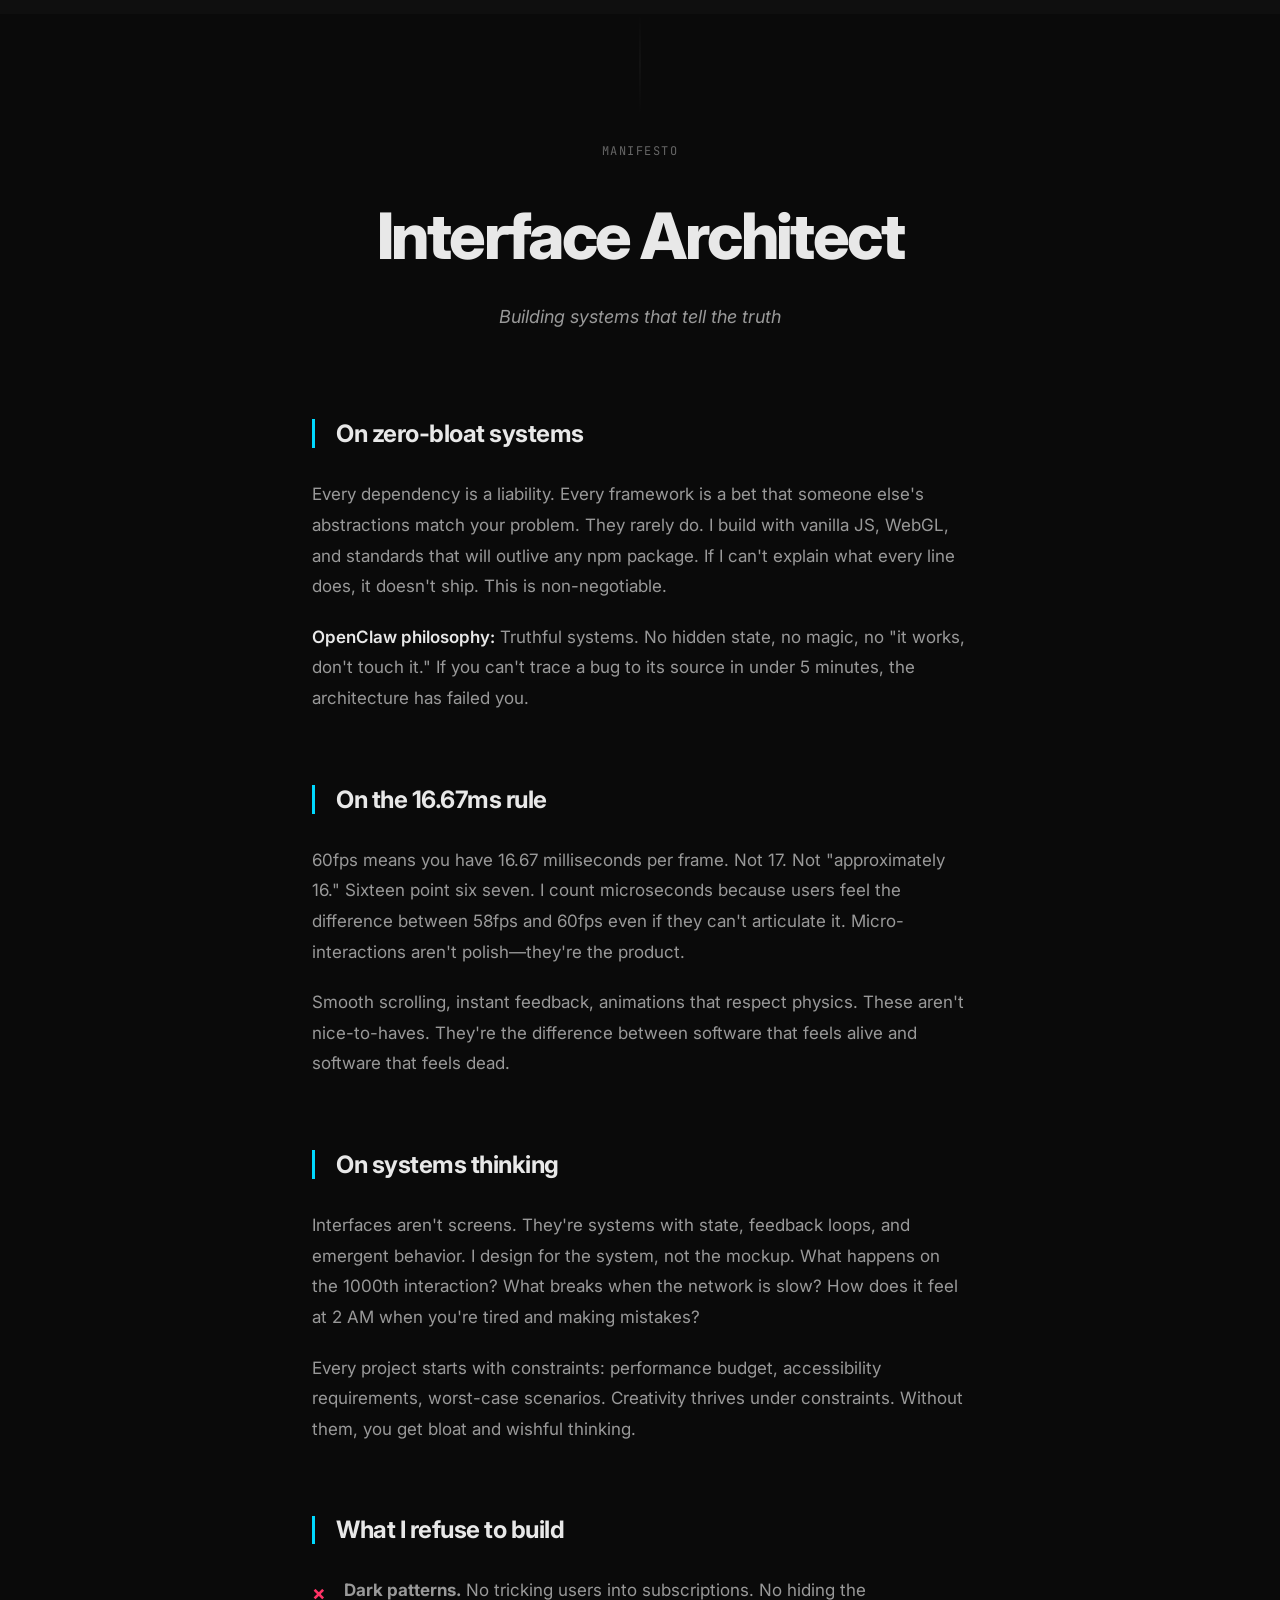
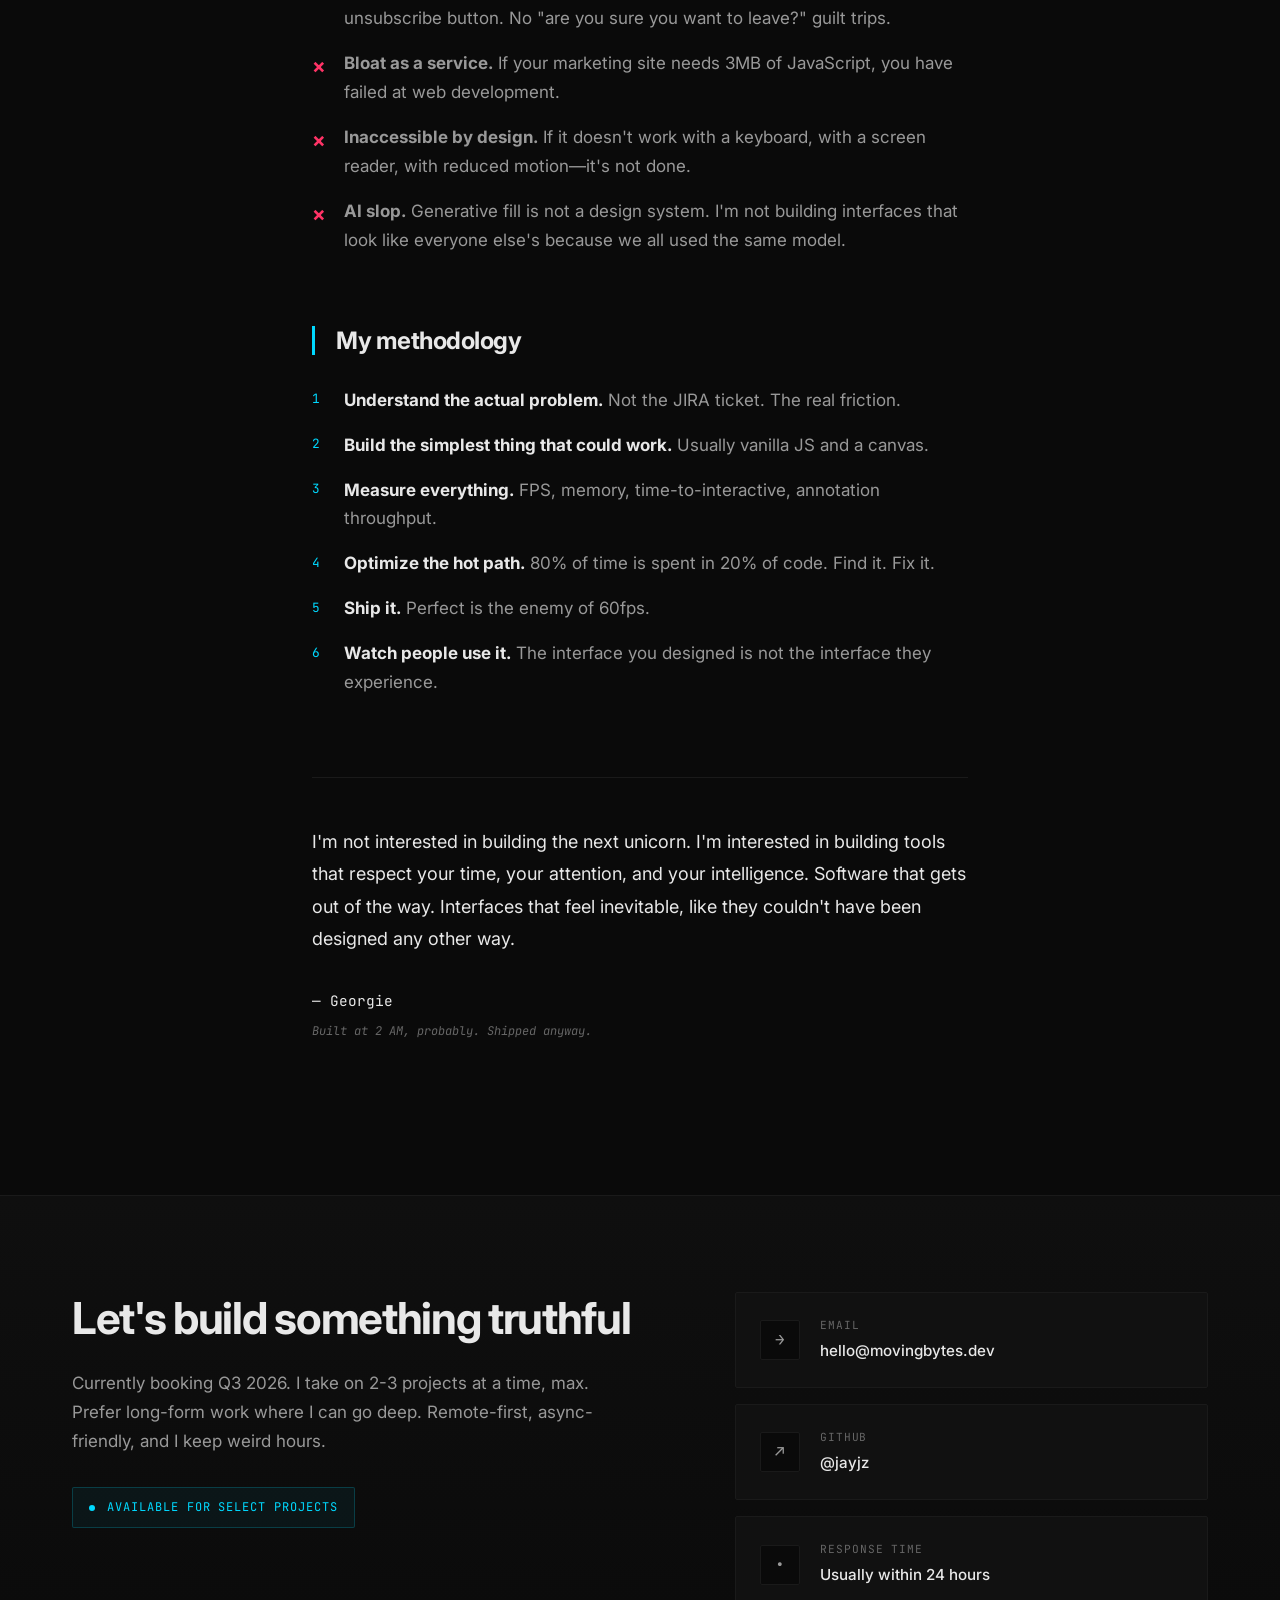
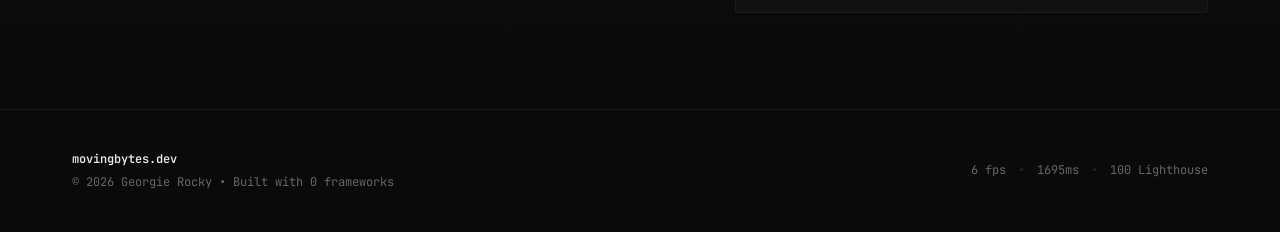
==== commit aecdf1f4: "feat: v4 visual upgrade — cinematic WebP images + cleanup" ====
--- a/movingbytes_redesign_v4/index.html
+++ b/movingbytes_redesign_v4/index.html
@@ -132,7 +132,7 @@
                     <article class="project-card" data-project="annotation" tabindex="0">
                         <div class="project-visual">
                             <div class="project-media-wrap">
-                                <img src="assets/annotation-os.webp" alt="Annotation OS interface showing high-volume labeling" loading="lazy">
+                                <img src="assets/annotation-os.webp" alt="Annotation OS interface showing high-volume labeling" loading="lazy" width="800" height="600">
                                 <div class="project-glow"></div>
                             </div>
                             <div class="project-meta-overlay">
@@ -192,7 +192,7 @@
                     <article class="project-card" data-project="heavens" tabindex="0">
                         <div class="project-visual">
                             <div class="project-media-wrap">
-                                <img src="assets/heavens-gallery.webp" alt="Heavens Gallery WebGL experience" loading="lazy">
+                                <img src="assets/heavens-gallery.webp" alt="Heavens Gallery WebGL experience" loading="lazy" width="600" height="450">
                                 <div class="project-glow amber"></div>
                             </div>
                             <div class="project-meta-overlay">
@@ -254,7 +254,7 @@
                     <article class="project-card" data-project="rubric" tabindex="0">
                         <div class="project-visual">
                             <div class="project-media-wrap">
-                                <img src="assets/rubric-generator.webp" alt="Rubric Generator interface" loading="lazy">
+                                <img src="assets/rubric-generator.webp" alt="Rubric Generator interface" loading="lazy" width="800" height="600">
                                 <div class="project-glow cyan"></div>
                             </div>
                             <div class="project-meta-overlay">
@@ -315,7 +315,7 @@
                     <article class="project-card" data-project="node" tabindex="0">
                         <div class="project-visual">
                             <div class="project-media-wrap">
-                                <img src="assets/openclaw-node.webp" alt="OpenClaw Node distributed system" loading="lazy">
+                                <img src="assets/openclaw-node.webp" alt="OpenClaw Node distributed system" loading="lazy" width="800" height="600">
                                 <div class="project-glow"></div>
                             </div>
                             <div class="project-meta-overlay">
@@ -376,7 +376,7 @@
                     <article class="project-card" data-project="terminal" tabindex="0">
                         <div class="project-visual">
                             <div class="project-media-wrap">
-                                <img src="assets/terminal-ui.webp" alt="Terminal UI System rendering performance" loading="lazy">
+                                <img src="assets/terminal-ui.webp" alt="Terminal UI System rendering performance" loading="lazy" width="800" height="600">
                                 <div class="project-glow amber"></div>
                             </div>
                             <div class="project-meta-overlay">
@@ -436,7 +436,7 @@
                     <article class="project-card" data-project="memory" tabindex="0">
                         <div class="project-visual">
                             <div class="project-media-wrap">
-                                <img src="assets/memory-graph.webp" alt="Memory Graph knowledge visualization" loading="lazy">
+                                <img src="assets/memory-graph.webp" alt="Memory Graph knowledge visualization" loading="lazy" width="800" height="600">
                                 <div class="project-glow cyan"></div>
                             </div>
                             <div class="project-meta-overlay">
